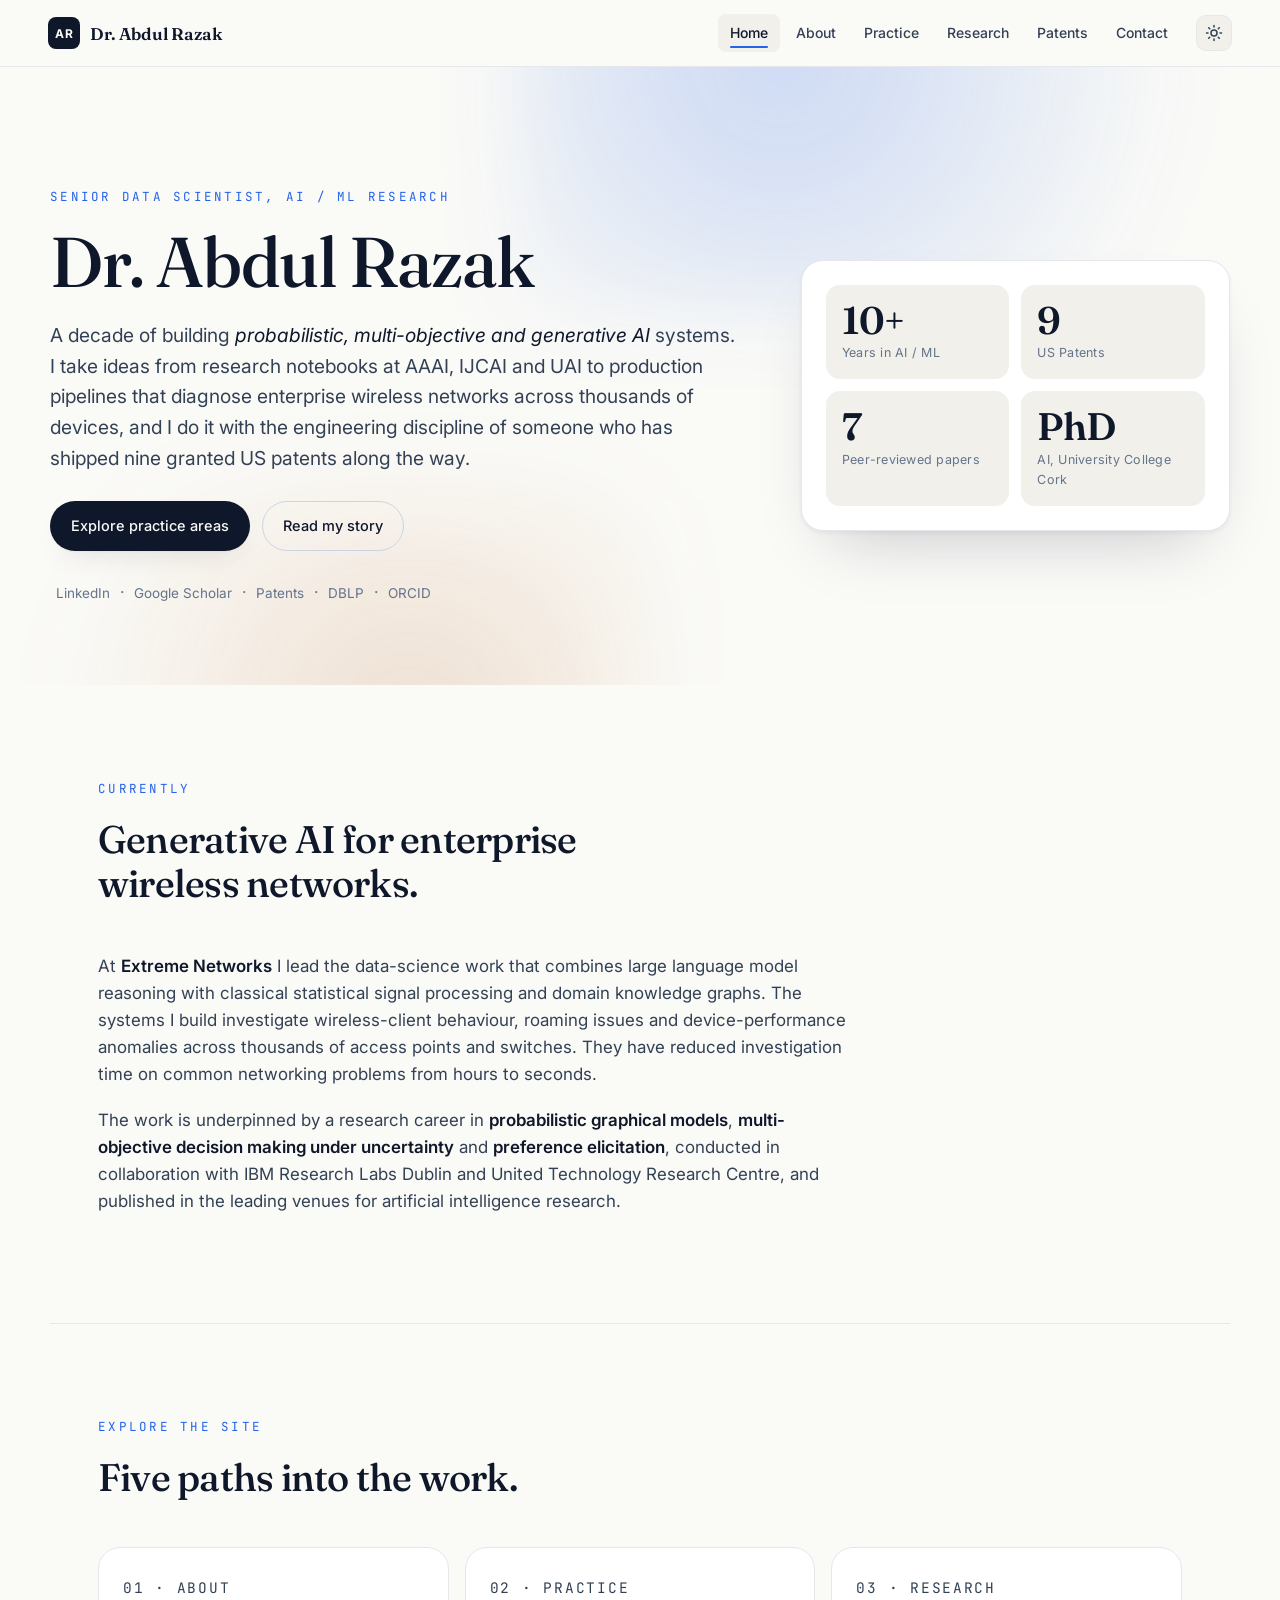
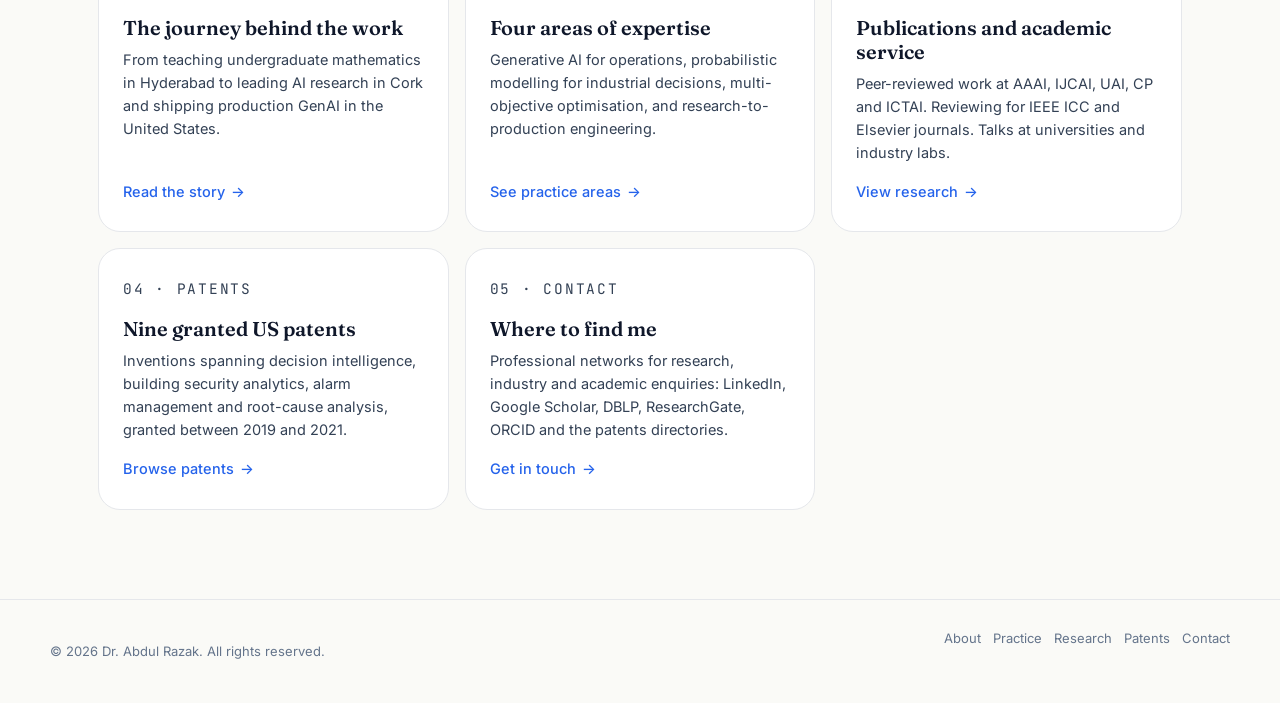
==== index.html @ fa335132 "Restructure into multi-page site with thematic practice areas Six pages: Home, About, Practice, Rese" ====
<!doctype html>
<html lang="en">
<head>
  <meta charset="utf-8" />
  <meta name="viewport" content="width=device-width, initial-scale=1" />
  <title>Dr. Abdul Razak, Senior Data Scientist in AI and Machine Learning Research</title>
  <meta name="description" content="Senior Data Scientist with a decade of AI and machine learning research. PhD in Computer Science (AI) from University College Cork. Nine granted US patents and peer-reviewed work at AAAI, IJCAI, UAI, CP and ICTAI." />
  <meta name="author" content="Dr. Abdul Razak" />

  <meta property="og:type" content="profile" />
  <meta property="og:title" content="Dr. Abdul Razak, Senior Data Scientist" />
  <meta property="og:description" content="A decade in AI and ML research. Nine US patents. Publications at AAAI, IJCAI and UAI." />

  <link rel="preconnect" href="https://fonts.googleapis.com" />
  <link rel="preconnect" href="https://fonts.gstatic.com" crossorigin />
  <link href="https://fonts.googleapis.com/css2?family=Fraunces:opsz,wght@9..144,300;9..144,400;9..144,500;9..144,600;9..144,700&family=Inter:wght@300;400;500;600;700&family=JetBrains+Mono:wght@400;500&display=swap" rel="stylesheet" />

  <link rel="stylesheet" href="assets/css/style.css" />
  <link rel="icon" type="image/svg+xml" href="data:image/svg+xml,%3Csvg xmlns='http://www.w3.org/2000/svg' viewBox='0 0 100 100'%3E%3Crect width='100' height='100' rx='22' fill='%23111827'/%3E%3Ctext x='50' y='62' text-anchor='middle' font-family='Inter,sans-serif' font-size='44' font-weight='700' fill='%23f8fafc'%3EAR%3C/text%3E%3C/svg%3E" />
</head>
<body>
  <a class="skip-link" href="#main">Skip to content</a>

  <header class="topbar">
    <a class="brand" href="./" aria-label="Home">
      <span class="brand-mark" aria-hidden="true">AR</span>
      <span class="brand-text">Dr. Abdul Razak</span>
    </a>
    <nav class="nav" aria-label="Primary">
      <a href="./" aria-current="page">Home</a>
      <a href="about.html">About</a>
      <a href="work.html">Practice</a>
      <a href="research.html">Research</a>
      <a href="patents.html">Patents</a>
      <a href="contact.html">Contact</a>
    </nav>
    <button class="theme-toggle" id="themeToggle" type="button" aria-label="Toggle color theme">
      <svg class="icon-sun" viewBox="0 0 24 24" fill="none" stroke="currentColor" stroke-width="2" stroke-linecap="round" stroke-linejoin="round" aria-hidden="true"><circle cx="12" cy="12" r="4"/><path d="M12 2v2M12 20v2M4.93 4.93l1.41 1.41M17.66 17.66l1.41 1.41M2 12h2M20 12h2M4.93 19.07l1.41-1.41M17.66 6.34l1.41-1.41"/></svg>
      <svg class="icon-moon" viewBox="0 0 24 24" fill="none" stroke="currentColor" stroke-width="2" stroke-linecap="round" stroke-linejoin="round" aria-hidden="true"><path d="M21 12.79A9 9 0 1 1 11.21 3 7 7 0 0 0 21 12.79z"/></svg>
    </button>
  </header>

  <main id="main">
    <section class="hero">
      <div class="hero-grid">
        <div class="hero-copy">
          <p class="eyebrow">Senior Data Scientist, AI / ML Research</p>
          <h1 class="display">Dr. Abdul Razak</h1>
          <p class="lede">
            A decade of building <em>probabilistic, multi-objective and generative AI</em> systems.
            I take ideas from research notebooks at AAAI, IJCAI and UAI to production pipelines
            that diagnose enterprise wireless networks across thousands of devices, and I do it with
            the engineering discipline of someone who has shipped nine granted US patents along the way.
          </p>

          <div class="hero-cta">
            <a class="btn btn-primary" href="work.html">Explore practice areas</a>
            <a class="btn btn-ghost" href="about.html">Read my story</a>
          </div>

          <ul class="quicklinks" aria-label="Professional profiles">
            <li><a href="https://www.linkedin.com/in/data-analytics/" target="_blank" rel="noopener noreferrer">LinkedIn</a></li>
            <li><a href="https://scholar.google.com/citations?user=NeuA3uAAAAAJ&hl=en" target="_blank" rel="noopener noreferrer">Google Scholar</a></li>
            <li><a href="https://patents.justia.com/inventor/abdul-razak" target="_blank" rel="noopener noreferrer">Patents</a></li>
            <li><a href="https://dblp.org/pid/120/1333.html" target="_blank" rel="noopener noreferrer">DBLP</a></li>
            <li><a href="https://orcid.org/0009-0004-6819-147X" target="_blank" rel="noopener noreferrer">ORCID</a></li>
          </ul>
        </div>

        <aside class="hero-stats" aria-label="Highlights">
          <div class="stat">
            <span class="stat-num">10+</span>
            <span class="stat-label">Years in AI / ML</span>
          </div>
          <div class="stat">
            <span class="stat-num">9</span>
            <span class="stat-label">US Patents</span>
          </div>
          <div class="stat">
            <span class="stat-num">7</span>
            <span class="stat-label">Peer-reviewed papers</span>
          </div>
          <div class="stat">
            <span class="stat-num">PhD</span>
            <span class="stat-label">AI, University College Cork</span>
          </div>
        </aside>
      </div>
    </section>

    <section class="section">
      <header class="section-head">
        <p class="section-eyebrow">Currently</p>
        <h2>Generative AI for enterprise wireless networks.</h2>
      </header>
      <div class="prose">
        <p>
          At <strong>Extreme Networks</strong> I lead the data-science work that combines large language
          model reasoning with classical statistical signal processing and domain knowledge graphs. The
          systems I build investigate wireless-client behaviour, roaming issues and device-performance
          anomalies across thousands of access points and switches. They have reduced investigation
          time on common networking problems from hours to seconds.
        </p>
        <p>
          The work is underpinned by a research career in <strong>probabilistic graphical models</strong>,
          <strong>multi-objective decision making under uncertainty</strong> and
          <strong>preference elicitation</strong>, conducted in collaboration with IBM Research Labs Dublin
          and United Technology Research Centre, and published in the leading venues for artificial
          intelligence research.
        </p>
      </div>
    </section>

    <section class="section">
      <header class="section-head">
        <p class="section-eyebrow">Explore the site</p>
        <h2>Five paths into the work.</h2>
      </header>

      <div class="navcards">
        <a class="navcard" href="about.html">
          <p class="navcard-eyebrow">01 &middot; About</p>
          <h3>The journey behind the work</h3>
          <p>From teaching undergraduate mathematics in Hyderabad to leading AI research in Cork and shipping production GenAI in the United States.</p>
          <span class="btn-arrow">Read the story</span>
        </a>

        <a class="navcard" href="work.html">
          <p class="navcard-eyebrow">02 &middot; Practice</p>
          <h3>Four areas of expertise</h3>
          <p>Generative AI for operations, probabilistic modelling for industrial decisions, multi-objective optimisation, and research-to-production engineering.</p>
          <span class="btn-arrow">See practice areas</span>
        </a>

        <a class="navcard" href="research.html">
          <p class="navcard-eyebrow">03 &middot; Research</p>
          <h3>Publications and academic service</h3>
          <p>Peer-reviewed work at AAAI, IJCAI, UAI, CP and ICTAI. Reviewing for IEEE ICC and Elsevier journals. Talks at universities and industry labs.</p>
          <span class="btn-arrow">View research</span>
        </a>

        <a class="navcard" href="patents.html">
          <p class="navcard-eyebrow">04 &middot; Patents</p>
          <h3>Nine granted US patents</h3>
          <p>Inventions spanning decision intelligence, building security analytics, alarm management and root-cause analysis, granted between 2019 and 2021.</p>
          <span class="btn-arrow">Browse patents</span>
        </a>

        <a class="navcard" href="contact.html">
          <p class="navcard-eyebrow">05 &middot; Contact</p>
          <h3>Where to find me</h3>
          <p>Professional networks for research, industry and academic enquiries: LinkedIn, Google Scholar, DBLP, ResearchGate, ORCID and the patents directories.</p>
          <span class="btn-arrow">Get in touch</span>
        </a>
      </div>
    </section>
  </main>

  <footer class="foot">
    <div class="foot-inner">
      <p>&copy; <span id="year"></span> Dr. Abdul Razak. All rights reserved.</p>
      <nav class="foot-nav" aria-label="Site sections">
        <a href="about.html">About</a>
        <a href="work.html">Practice</a>
        <a href="research.html">Research</a>
        <a href="patents.html">Patents</a>
        <a href="contact.html">Contact</a>
      </nav>
    </div>
  </footer>

  <script src="assets/js/main.js" defer></script>
</body>
</html>
---- assets/css/style.css ----
:root {
  --bg: #fafaf7;
  --bg-elev: #ffffff;
  --bg-soft: #f1f0ea;
  --ink: #0f172a;
  --ink-soft: #334155;
  --ink-mute: #64748b;
  --line: #e5e7eb;
  --line-strong: #cbd5e1;
  --accent: #2563eb;
  --accent-deep: #1d4ed8;
  --accent-soft: #dbeafe;
  --gold: #b45309;
  --shadow: 0 1px 2px rgba(15, 23, 42, 0.04), 0 12px 32px -16px rgba(15, 23, 42, 0.18);
  --shadow-lg: 0 2px 4px rgba(15, 23, 42, 0.05), 0 32px 64px -32px rgba(15, 23, 42, 0.25);
  --radius: 14px;
  --radius-lg: 22px;
  --maxw: 1180px;
  --maxw-text: 760px;
  --serif: "Fraunces", "Iowan Old Style", "Apple Garamond", Georgia, serif;
  --sans: "Inter", system-ui, -apple-system, "Segoe UI", Roboto, sans-serif;
  --mono: "JetBrains Mono", ui-monospace, SFMono-Regular, Menlo, monospace;
}

html[data-theme="dark"] {
  --bg: #0b1020;
  --bg-elev: #111729;
  --bg-soft: #161e36;
  --ink: #f1f5f9;
  --ink-soft: #cbd5e1;
  --ink-mute: #94a3b8;
  --line: #1f2a44;
  --line-strong: #2c3a5c;
  --accent: #60a5fa;
  --accent-deep: #93c5fd;
  --accent-soft: #1e3a8a;
  --gold: #fbbf24;
  --shadow: 0 1px 2px rgba(0, 0, 0, 0.3), 0 16px 40px -16px rgba(0, 0, 0, 0.55);
  --shadow-lg: 0 2px 4px rgba(0, 0, 0, 0.35), 0 40px 80px -32px rgba(0, 0, 0, 0.65);
}

* { box-sizing: border-box; }
html { scroll-behavior: smooth; }
html, body {
  margin: 0;
  background: var(--bg);
  color: var(--ink);
  font-family: var(--sans);
  font-size: 16px;
  line-height: 1.6;
  -webkit-font-smoothing: antialiased;
  text-rendering: optimizeLegibility;
}
img, svg { max-width: 100%; display: block; }
a {
  color: var(--accent);
  text-decoration: none;
  text-underline-offset: 3px;
  transition: color 160ms ease;
}
a:hover { color: var(--accent-deep); text-decoration: underline; }

.skip-link {
  position: absolute; top: -100px; left: 16px;
  background: var(--ink); color: var(--bg);
  padding: 10px 14px; border-radius: 8px;
  z-index: 100;
}
.skip-link:focus { top: 16px; }

/* ---------- Topbar ---------- */
.topbar {
  position: sticky; top: 0; z-index: 50;
  display: flex; align-items: center; gap: 16px;
  padding: 14px clamp(20px, 4vw, 48px);
  background: color-mix(in oklab, var(--bg) 88%, transparent);
  backdrop-filter: saturate(140%) blur(12px);
  -webkit-backdrop-filter: saturate(140%) blur(12px);
  border-bottom: 1px solid var(--line);
}

.brand {
  display: inline-flex; align-items: center; gap: 10px;
  color: var(--ink); font-weight: 600;
}
.brand:hover { text-decoration: none; color: var(--ink); }

.brand-mark {
  display: inline-grid; place-items: center;
  width: 32px; height: 32px;
  background: var(--ink); color: var(--bg);
  border-radius: 8px;
  font-family: var(--sans);
  font-weight: 700; font-size: 12px; letter-spacing: 0.5px;
}

.brand-text { font-family: var(--serif); font-size: 17px; letter-spacing: -0.01em; }

.nav {
  display: flex; flex-wrap: wrap; gap: 4px;
  margin-left: auto;
}
.nav a {
  position: relative;
  padding: 8px 12px;
  color: var(--ink-soft);
  font-size: 14px; font-weight: 500;
  border-radius: 8px;
  transition: background 160ms ease, color 160ms ease;
}
.nav a:hover {
  color: var(--ink); background: var(--bg-soft); text-decoration: none;
}
.nav a[aria-current="page"] {
  color: var(--ink);
  background: var(--bg-soft);
}
.nav a[aria-current="page"]::after {
  content: "";
  position: absolute;
  left: 12px; right: 12px; bottom: 4px;
  height: 2px;
  background: var(--accent);
  border-radius: 2px;
}

.theme-toggle {
  display: inline-grid; place-items: center;
  width: 36px; height: 36px;
  background: var(--bg-soft);
  color: var(--ink-soft);
  border: 1px solid var(--line);
  border-radius: 10px;
  cursor: pointer;
  transition: background 160ms ease, color 160ms ease;
}
.theme-toggle:hover { color: var(--ink); background: var(--bg-elev); }
.theme-toggle svg { width: 18px; height: 18px; }
.theme-toggle .icon-moon { display: none; }
html[data-theme="dark"] .theme-toggle .icon-sun { display: none; }
html[data-theme="dark"] .theme-toggle .icon-moon { display: block; }

/* ---------- Home hero ---------- */
.hero {
  position: relative;
  padding: clamp(56px, 9vw, 120px) clamp(20px, 4vw, 48px) clamp(40px, 6vw, 80px);
  overflow: hidden;
}

.hero::before {
  content: "";
  position: absolute; inset: -30% -10% auto auto;
  width: 70%; height: 70%;
  background: radial-gradient(circle at 30% 40%, color-mix(in oklab, var(--accent) 22%, transparent), transparent 60%);
  filter: blur(40px);
  pointer-events: none;
  z-index: 0;
}
.hero::after {
  content: "";
  position: absolute; inset: auto auto -30% -10%;
  width: 60%; height: 60%;
  background: radial-gradient(circle at 70% 60%, color-mix(in oklab, var(--gold) 16%, transparent), transparent 60%);
  filter: blur(50px);
  pointer-events: none;
  z-index: 0;
}

.hero-grid {
  position: relative; z-index: 1;
  max-width: var(--maxw);
  margin: 0 auto;
  display: grid;
  grid-template-columns: minmax(0, 1.6fr) minmax(0, 1fr);
  gap: clamp(32px, 5vw, 80px);
  align-items: center;
}
@media (max-width: 880px) { .hero-grid { grid-template-columns: 1fr; } }

.eyebrow, .section-eyebrow {
  display: inline-block;
  font-family: var(--mono);
  font-size: 12.5px;
  letter-spacing: 0.18em;
  text-transform: uppercase;
  color: var(--accent);
  margin: 0 0 18px;
}

.display {
  font-family: var(--serif);
  font-weight: 500;
  font-size: clamp(2.6rem, 6vw, 4.4rem);
  line-height: 1.04;
  letter-spacing: -0.02em;
  margin: 0 0 22px;
  color: var(--ink);
}

.lede {
  font-size: clamp(1.05rem, 1.6vw, 1.2rem);
  color: var(--ink-soft);
  max-width: 60ch;
  margin: 0 0 28px;
}
.lede em { font-style: italic; color: var(--ink); }

.hero-cta {
  display: flex; flex-wrap: wrap; gap: 12px;
  margin-bottom: 28px;
}

.btn {
  display: inline-flex; align-items: center; gap: 8px;
  padding: 12px 20px;
  border-radius: 999px;
  font-weight: 500;
  font-size: 14.5px;
  border: 1px solid transparent;
  cursor: pointer;
  transition: transform 160ms ease, background 160ms ease, color 160ms ease, border-color 160ms ease, box-shadow 160ms ease;
}
.btn:hover { text-decoration: none; transform: translateY(-1px); }

.btn-primary {
  background: var(--ink); color: var(--bg);
  box-shadow: var(--shadow);
}
.btn-primary:hover { background: var(--accent-deep); color: #fff; }

.btn-ghost {
  background: transparent;
  color: var(--ink);
  border-color: var(--line-strong);
}
.btn-ghost:hover { border-color: var(--ink); background: var(--bg-elev); }
.btn-ghost svg { width: 16px; height: 16px; }

.btn-arrow {
  display: inline-flex; align-items: center; gap: 6px;
  font-family: var(--sans);
  font-weight: 500;
  font-size: 14.5px;
}
.btn-arrow::after {
  content: "\2192";
  transition: transform 200ms ease;
}
.btn-arrow:hover::after { transform: translateX(4px); }

/* Quicklinks (used on Contact) */
.quicklinks {
  list-style: none; padding: 0; margin: 0;
  display: flex; flex-wrap: wrap; gap: 6px 4px;
}
.quicklinks li::after {
  content: "\b7";
  color: var(--ink-mute);
  margin-left: 4px;
}
.quicklinks li:last-child::after { content: ""; }
.quicklinks a {
  display: inline-block;
  font-size: 13.5px;
  color: var(--ink-mute);
  padding: 4px 6px;
  border-radius: 6px;
}
.quicklinks a:hover { color: var(--accent); background: var(--bg-soft); text-decoration: none; }

.hero-stats {
  display: grid;
  grid-template-columns: 1fr 1fr;
  gap: 12px;
  padding: 24px;
  background: var(--bg-elev);
  border: 1px solid var(--line);
  border-radius: var(--radius-lg);
  box-shadow: var(--shadow-lg);
}

.stat {
  display: flex; flex-direction: column; gap: 4px;
  padding: 16px;
  background: var(--bg-soft);
  border-radius: var(--radius);
}
.stat-num {
  font-family: var(--serif);
  font-weight: 600;
  font-size: clamp(1.8rem, 3vw, 2.4rem);
  color: var(--ink);
  letter-spacing: -0.02em;
  line-height: 1;
}
.stat-label {
  font-size: 12.5px;
  color: var(--ink-mute);
  letter-spacing: 0.02em;
}

/* ---------- Inner-page hero (used on every page except Home) ---------- */
.page-hero {
  position: relative;
  padding: clamp(48px, 7vw, 96px) clamp(20px, 4vw, 48px) clamp(28px, 4vw, 56px);
  overflow: hidden;
  border-bottom: 1px solid var(--line);
}
.page-hero::before {
  content: "";
  position: absolute; inset: -40% -20% auto auto;
  width: 60%; height: 80%;
  background: radial-gradient(circle at 40% 50%, color-mix(in oklab, var(--accent) 18%, transparent), transparent 60%);
  filter: blur(50px);
  pointer-events: none;
  z-index: 0;
}
.page-hero-inner {
  position: relative; z-index: 1;
  max-width: var(--maxw);
  margin: 0 auto;
}
.page-hero h1 {
  font-family: var(--serif);
  font-weight: 500;
  font-size: clamp(2rem, 4.5vw, 3.2rem);
  line-height: 1.08;
  letter-spacing: -0.02em;
  margin: 0 0 18px;
  color: var(--ink);
  max-width: 22ch;
}
.page-hero .lede {
  font-size: clamp(1.05rem, 1.5vw, 1.18rem);
  max-width: 64ch;
  margin: 0;
}

/* ---------- Generic sections ---------- */
.section {
  max-width: var(--maxw);
  margin: 0 auto;
  padding: clamp(56px, 7vw, 96px) clamp(20px, 4vw, 48px);
}
.section + .section { border-top: 1px solid var(--line); }

.section-head {
  margin: 0 0 clamp(28px, 4vw, 48px);
  max-width: 60ch;
}
.section-head.center { margin-inline: auto; text-align: center; }
.section-head h2 {
  font-family: var(--serif);
  font-weight: 500;
  font-size: clamp(1.7rem, 3.2vw, 2.4rem);
  line-height: 1.15;
  letter-spacing: -0.02em;
  margin: 0;
  color: var(--ink);
}
.section-sub {
  margin-top: 14px;
  color: var(--ink-mute);
  font-size: 15px;
}

.prose p {
  font-size: 1.06rem;
  color: var(--ink-soft);
  max-width: var(--maxw-text);
  margin: 0 0 18px;
}
.prose strong { color: var(--ink); font-weight: 600; }
.prose em { color: var(--ink); font-style: italic; }

/* ---------- Practice area (work page) ---------- */
.practice {
  display: grid;
  grid-template-columns: minmax(0, 220px) minmax(0, 1fr);
  gap: clamp(20px, 4vw, 56px);
  padding: clamp(36px, 5vw, 56px) 0;
  border-top: 1px solid var(--line);
}
.practice:first-of-type { border-top: none; padding-top: 0; }
@media (max-width: 760px) { .practice { grid-template-columns: 1fr; } }

.practice-side {
  display: flex; flex-direction: column; gap: 12px;
  position: sticky;
  top: 90px;
  align-self: start;
}
@media (max-width: 760px) { .practice-side { position: static; } }

.practice-num {
  font-family: var(--mono);
  font-size: 11.5px;
  letter-spacing: 0.18em;
  color: var(--ink-mute);
}
.practice-side h3 {
  font-family: var(--serif);
  font-weight: 500;
  font-size: 1.55rem;
  line-height: 1.15;
  letter-spacing: -0.01em;
  margin: 0;
  color: var(--ink);
}
.practice-tag {
  display: inline-block;
  font-family: var(--mono);
  font-size: 11.5px;
  letter-spacing: 0.08em;
  color: var(--gold);
}

.practice-body p {
  font-size: 1.05rem;
  color: var(--ink-soft);
  max-width: 64ch;
  margin: 0 0 16px;
}
.practice-body strong { color: var(--ink); font-weight: 600; }
.practice-body em { color: var(--ink); font-style: italic; }

.practice-pillset {
  display: flex; flex-wrap: wrap; gap: 6px;
  margin-top: 18px;
  padding-top: 18px;
  border-top: 1px dashed var(--line);
}
.practice-pillset span {
  display: inline-block;
  padding: 4px 10px;
  font-family: var(--mono);
  font-size: 11.5px;
  letter-spacing: 0.02em;
  color: var(--ink-soft);
  background: var(--bg-soft);
  border: 1px solid var(--line);
  border-radius: 999px;
}

.practice-foot {
  margin-top: 8px;
  font-family: var(--mono);
  font-size: 12px;
  letter-spacing: 0.06em;
  color: var(--ink-mute);
}

/* ---------- About ---------- */
.about-grid {
  display: grid;
  grid-template-columns: minmax(0, 1.6fr) minmax(0, 1fr);
  gap: clamp(28px, 5vw, 56px);
  align-items: start;
}
@media (max-width: 880px) { .about-grid { grid-template-columns: 1fr; } }

.about-side {
  padding: 26px;
  background: var(--bg-elev);
  border: 1px solid var(--line);
  border-radius: var(--radius-lg);
  box-shadow: var(--shadow);
  position: sticky;
  top: 90px;
}
@media (max-width: 880px) { .about-side { position: static; } }

.about-side h3 {
  font-family: var(--mono);
  font-size: 11.5px;
  letter-spacing: 0.18em;
  text-transform: uppercase;
  color: var(--accent);
  margin: 0 0 18px;
}
.about-side dl { margin: 0; }
.about-side dl > div {
  padding: 12px 0;
  border-top: 1px solid var(--line);
}
.about-side dl > div:first-child { border-top: none; padding-top: 0; }
.about-side dt {
  font-size: 12px;
  letter-spacing: 0.06em;
  text-transform: uppercase;
  color: var(--ink-mute);
  margin-bottom: 4px;
}
.about-side dd {
  margin: 0;
  font-family: var(--serif);
  font-size: 15.5px;
  color: var(--ink);
  line-height: 1.4;
}
.about-side .muted {
  font-family: var(--sans);
  font-size: 13px;
  color: var(--ink-mute);
}

/* ---------- Cards (used on multiple pages) ---------- */
.cards {
  display: grid;
  grid-template-columns: repeat(auto-fill, minmax(280px, 1fr));
  gap: 16px;
}
.card {
  position: relative;
  display: flex; flex-direction: column;
  padding: 22px;
  background: var(--bg-elev);
  border: 1px solid var(--line);
  border-radius: var(--radius);
  transition: transform 200ms ease, box-shadow 200ms ease, border-color 200ms ease;
}
.card:hover {
  transform: translateY(-2px);
  box-shadow: var(--shadow);
  border-color: var(--line-strong);
}
.card-year, .card-venue {
  display: inline-block;
  font-family: var(--mono);
  font-size: 11.5px;
  letter-spacing: 0.1em;
  text-transform: uppercase;
  color: var(--ink-mute);
  margin: 0 0 10px;
}
.card.pub .card-venue {
  color: var(--gold);
  font-weight: 600;
}
.card h3 {
  font-family: var(--serif);
  font-weight: 500;
  font-size: 1.05rem;
  line-height: 1.35;
  letter-spacing: -0.005em;
  margin: 0 0 12px;
  color: var(--ink);
}
.card-authors {
  margin: auto 0 0;
  font-size: 13px;
  color: var(--ink-mute);
}

/* Nav cards (home page) */
.navcards {
  display: grid;
  grid-template-columns: repeat(auto-fit, minmax(260px, 1fr));
  gap: 16px;
}
.navcard {
  position: relative;
  display: flex; flex-direction: column;
  padding: 28px 24px;
  background: var(--bg-elev);
  border: 1px solid var(--line);
  border-radius: var(--radius-lg);
  color: var(--ink);
  overflow: hidden;
  transition: transform 220ms ease, box-shadow 220ms ease, border-color 220ms ease;
}
.navcard:hover {
  color: var(--ink);
  text-decoration: none;
  transform: translateY(-2px);
  box-shadow: var(--shadow);
  border-color: var(--line-strong);
}
.navcard::before {
  content: "";
  position: absolute;
  inset: auto 0 0 0;
  height: 3px;
  background: linear-gradient(90deg, var(--accent), color-mix(in oklab, var(--gold) 80%, var(--accent)));
  transform: scaleX(0);
  transform-origin: left center;
  transition: transform 320ms ease;
}
.navcard:hover::before { transform: scaleX(1); }

.navcard-eyebrow {
  font-family: var(--mono);
  font-size: 11.5px;
  letter-spacing: 0.12em;
  text-transform: uppercase;
  color: var(--accent);
  margin: 0 0 10px;
}
.navcard h3 {
  font-family: var(--serif);
  font-weight: 600;
  font-size: 1.25rem;
  line-height: 1.2;
  margin: 0 0 8px;
  color: var(--ink);
}
.navcard p {
  margin: 0 0 16px;
  font-size: 14.5px;
  color: var(--ink-soft);
}
.navcard .btn-arrow { margin-top: auto; color: var(--accent); }

/* ---------- Education ---------- */
.edu {
  display: grid;
  grid-template-columns: repeat(auto-fit, minmax(280px, 1fr));
  gap: 16px;
}
.edu-item {
  padding: 22px;
  background: var(--bg-elev);
  border: 1px solid var(--line);
  border-radius: var(--radius);
}
.edu-period {
  font-family: var(--mono);
  font-size: 12px;
  letter-spacing: 0.08em;
  color: var(--ink-mute);
  margin: 0 0 8px;
}
.edu-item h3 {
  font-family: var(--serif);
  font-weight: 600;
  font-size: 1.1rem;
  margin: 0 0 6px;
  color: var(--ink);
}
.edu-school {
  margin: 0;
  font-size: 14px;
  color: var(--ink-soft);
}

/* ---------- Patents groups ---------- */
.patent-group {
  margin-top: clamp(48px, 6vw, 72px);
}
.patent-group:first-of-type { margin-top: 0; }
.patent-group-head {
  display: flex;
  flex-wrap: wrap;
  align-items: baseline;
  gap: 12px;
  padding-bottom: 16px;
  margin-bottom: 24px;
  border-bottom: 1px solid var(--line);
}
.patent-group-head h2 {
  font-family: var(--serif);
  font-weight: 500;
  font-size: 1.5rem;
  letter-spacing: -0.01em;
  margin: 0;
  color: var(--ink);
}
.patent-group-head .count {
  font-family: var(--mono);
  font-size: 12px;
  letter-spacing: 0.1em;
  color: var(--ink-mute);
  padding: 4px 10px;
  background: var(--bg-soft);
  border: 1px solid var(--line);
  border-radius: 999px;
}
.patent-group-intro {
  max-width: 64ch;
  margin: -8px 0 24px;
  color: var(--ink-soft);
  font-size: 1.02rem;
}

/* ---------- Bullets (used in research talks / reviewing) ---------- */
.bullets-plain {
  list-style: none; padding: 0; margin: 0;
  color: var(--ink-soft);
  max-width: 70ch;
}
.bullets-plain li {
  padding: 12px 0;
  border-bottom: 1px dashed var(--line);
}
.bullets-plain li:last-child { border-bottom: none; }
.bullets-plain strong { color: var(--ink); font-weight: 600; }

/* ---------- Two col ---------- */
.two-col {
  display: grid;
  grid-template-columns: 1fr 1fr;
  gap: 32px;
}
@media (max-width: 760px) { .two-col { grid-template-columns: 1fr; } }
.two-col h3 {
  font-family: var(--serif);
  font-weight: 600;
  font-size: 1.15rem;
  margin: 0 0 12px;
  color: var(--ink);
}
.two-col h3.mt { margin-top: 28px; }

/* ---------- Contact ---------- */
.contact-grid {
  display: grid;
  grid-template-columns: repeat(auto-fit, minmax(240px, 1fr));
  gap: 14px;
}
.contact-card {
  display: flex; flex-direction: column; gap: 6px;
  padding: 24px;
  background: var(--bg-elev);
  border: 1px solid var(--line);
  border-radius: var(--radius);
  color: var(--ink);
  transition: transform 200ms ease, border-color 200ms ease, box-shadow 200ms ease;
}
.contact-card:hover {
  color: var(--ink);
  text-decoration: none;
  transform: translateY(-2px);
  border-color: var(--accent);
  box-shadow: var(--shadow);
}
.contact-label {
  font-family: var(--mono);
  font-size: 11.5px;
  letter-spacing: 0.14em;
  text-transform: uppercase;
  color: var(--ink-mute);
}
.contact-value {
  font-family: var(--serif);
  font-size: 1.1rem;
  color: var(--ink);
}
.contact-card .hint {
  margin-top: 4px;
  font-size: 13px;
  color: var(--ink-mute);
}

/* ---------- Skills (used on About / Practice) ---------- */
.skill-grid {
  display: grid;
  grid-template-columns: repeat(auto-fit, minmax(220px, 1fr));
  gap: 20px;
}
.skill-col h3 {
  font-family: var(--mono);
  font-size: 12px;
  letter-spacing: 0.12em;
  text-transform: uppercase;
  color: var(--accent);
  margin: 0 0 14px;
}
.skill-col ul {
  list-style: none;
  padding: 0; margin: 0;
}
.skill-col li {
  padding: 8px 0;
  font-size: 14.5px;
  color: var(--ink-soft);
  border-bottom: 1px solid var(--line);
}
.skill-col li:last-child { border-bottom: none; }

/* ---------- Footer ---------- */
.foot {
  border-top: 1px solid var(--line);
  padding: 28px clamp(20px, 4vw, 48px);
  color: var(--ink-mute);
  font-size: 13px;
}
.foot-inner {
  max-width: var(--maxw);
  margin: 0 auto;
  display: flex; justify-content: space-between; gap: 16px; flex-wrap: wrap;
}
.foot-nav { display: flex; flex-wrap: wrap; gap: 12px; }
.foot-nav a { color: var(--ink-mute); }
.foot-nav a:hover { color: var(--accent); }

/* ---------- Reveal animation ---------- */
.reveal {
  opacity: 0;
  transform: translateY(16px);
  transition: opacity 700ms ease, transform 700ms ease;
}
.reveal.in {
  opacity: 1; transform: none;
}

@media (prefers-reduced-motion: reduce) {
  *, *::before, *::after {
    animation: none !important;
    transition: none !important;
    scroll-behavior: auto !important;
  }
}
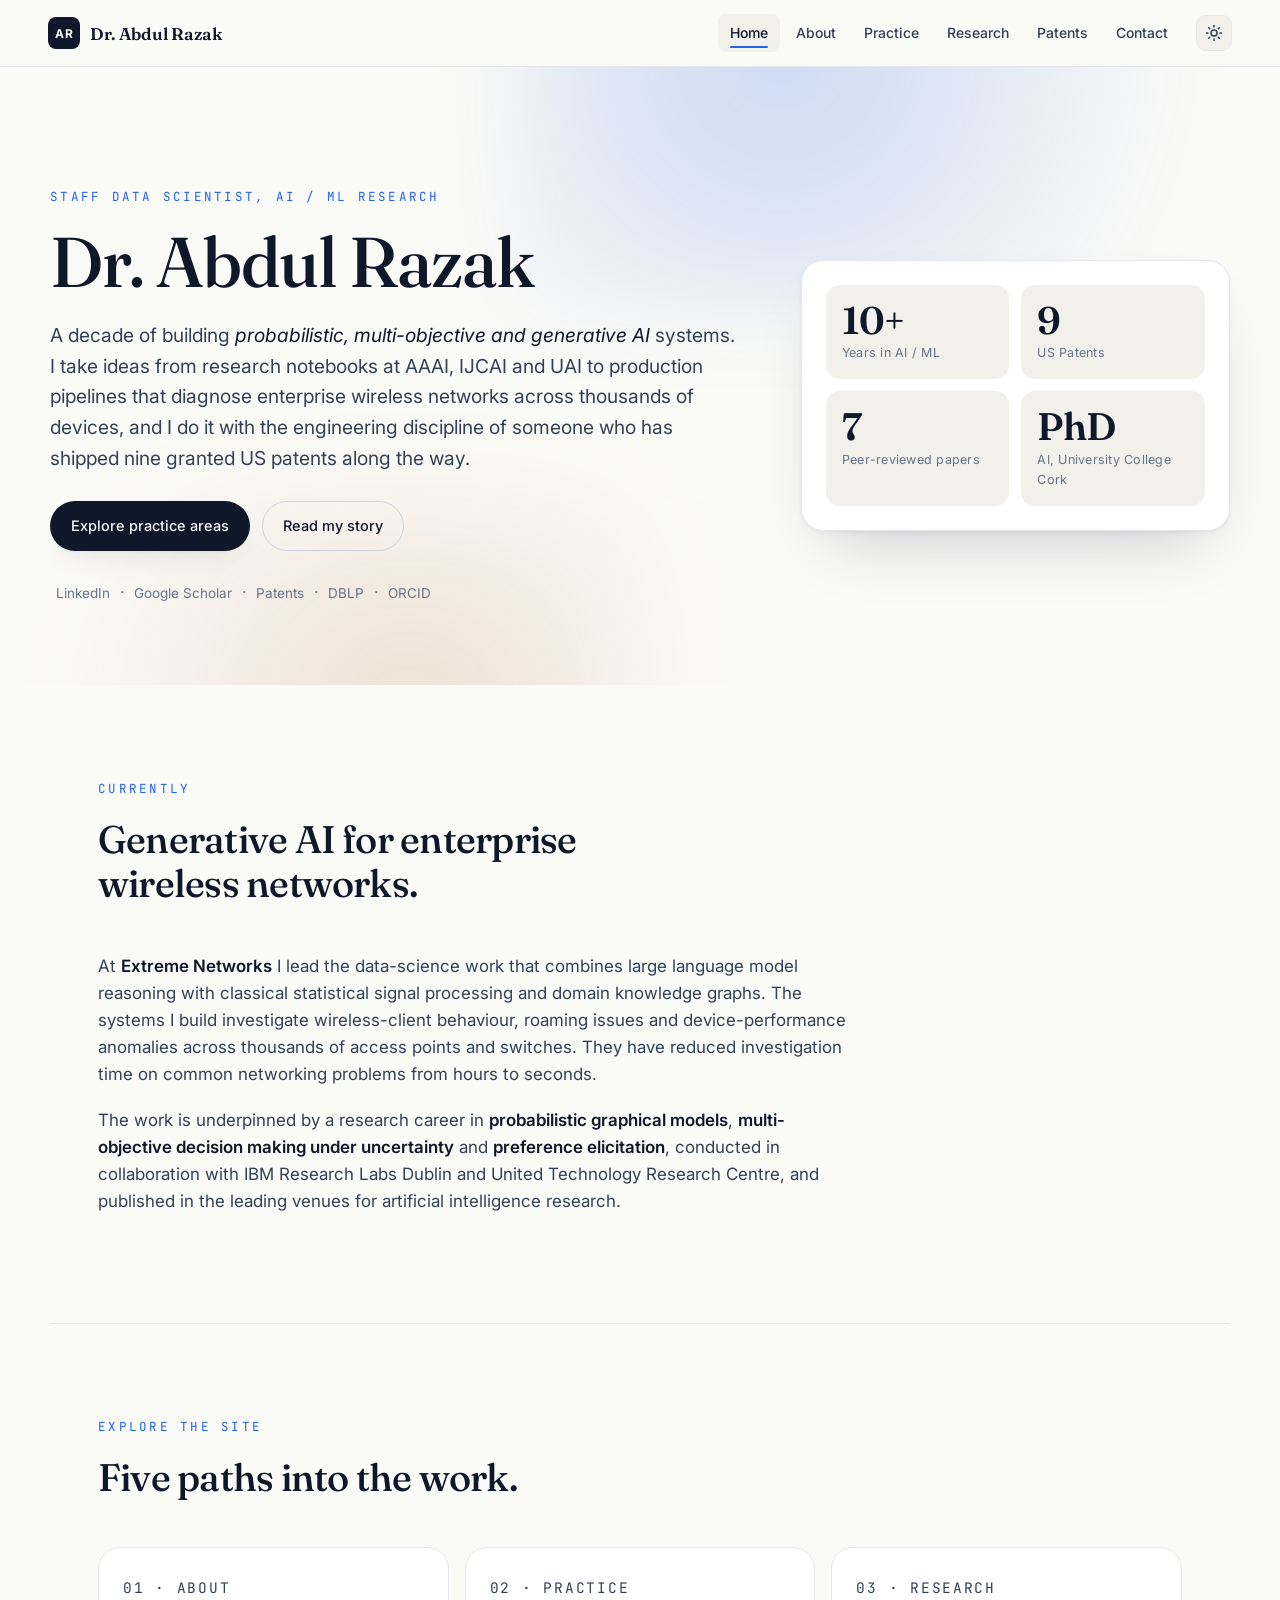
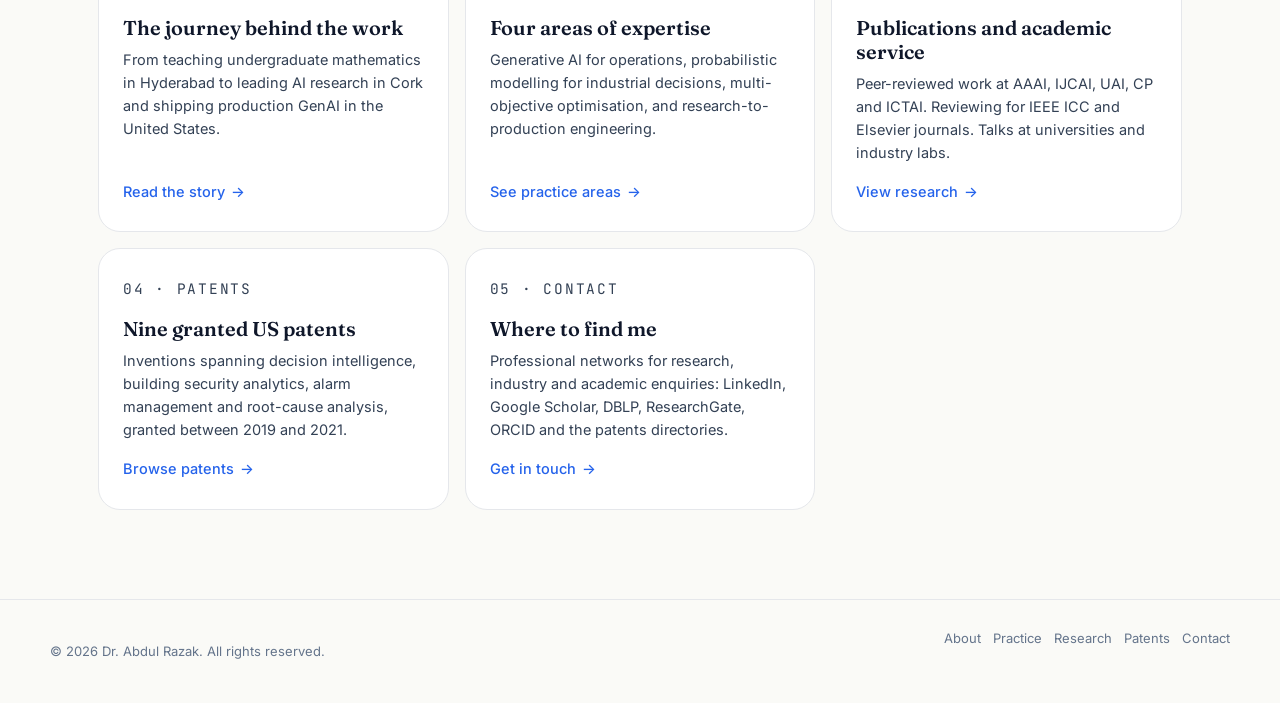
==== commit dfc590b9: "Update current role title to Staff Data Scientist Updates page title, meta description, Open Graph t" ====
--- a/index.html
+++ b/index.html
@@ -3,12 +3,12 @@
 <head>
   <meta charset="utf-8" />
   <meta name="viewport" content="width=device-width, initial-scale=1" />
-  <title>Dr. Abdul Razak, Senior Data Scientist in AI and Machine Learning Research</title>
-  <meta name="description" content="Senior Data Scientist with a decade of AI and machine learning research. PhD in Computer Science (AI) from University College Cork. Nine granted US patents and peer-reviewed work at AAAI, IJCAI, UAI, CP and ICTAI." />
+  <title>Dr. Abdul Razak, Staff Data Scientist in AI and Machine Learning Research</title>
+  <meta name="description" content="Staff Data Scientist with a decade of AI and machine learning research. PhD in Computer Science (AI) from University College Cork. Nine granted US patents and peer-reviewed work at AAAI, IJCAI, UAI, CP and ICTAI." />
   <meta name="author" content="Dr. Abdul Razak" />
 
   <meta property="og:type" content="profile" />
-  <meta property="og:title" content="Dr. Abdul Razak, Senior Data Scientist" />
+  <meta property="og:title" content="Dr. Abdul Razak, Staff Data Scientist" />
   <meta property="og:description" content="A decade in AI and ML research. Nine US patents. Publications at AAAI, IJCAI and UAI." />
 
   <link rel="preconnect" href="https://fonts.googleapis.com" />
@@ -44,7 +44,7 @@
     <section class="hero">
       <div class="hero-grid">
         <div class="hero-copy">
-          <p class="eyebrow">Senior Data Scientist, AI / ML Research</p>
+          <p class="eyebrow">Staff Data Scientist, AI / ML Research</p>
           <h1 class="display">Dr. Abdul Razak</h1>
           <p class="lede">
             A decade of building <em>probabilistic, multi-objective and generative AI</em> systems.
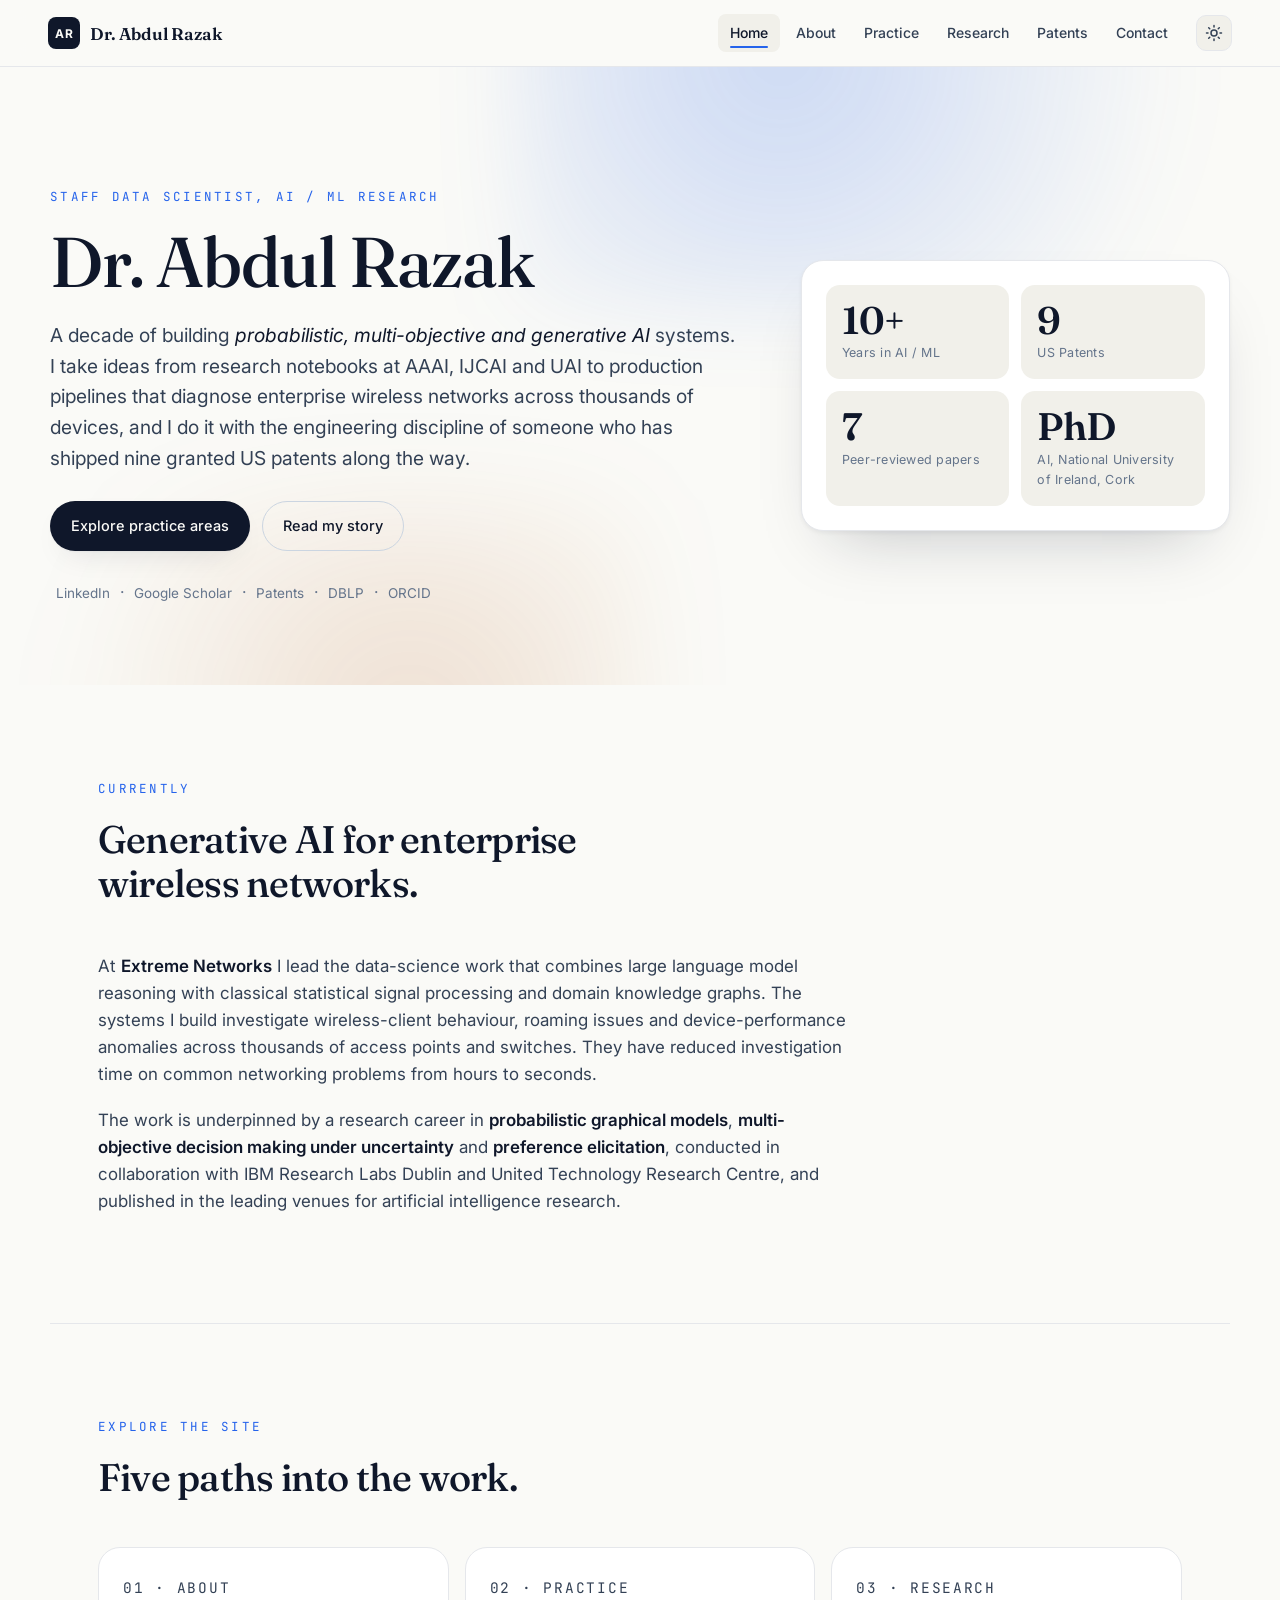
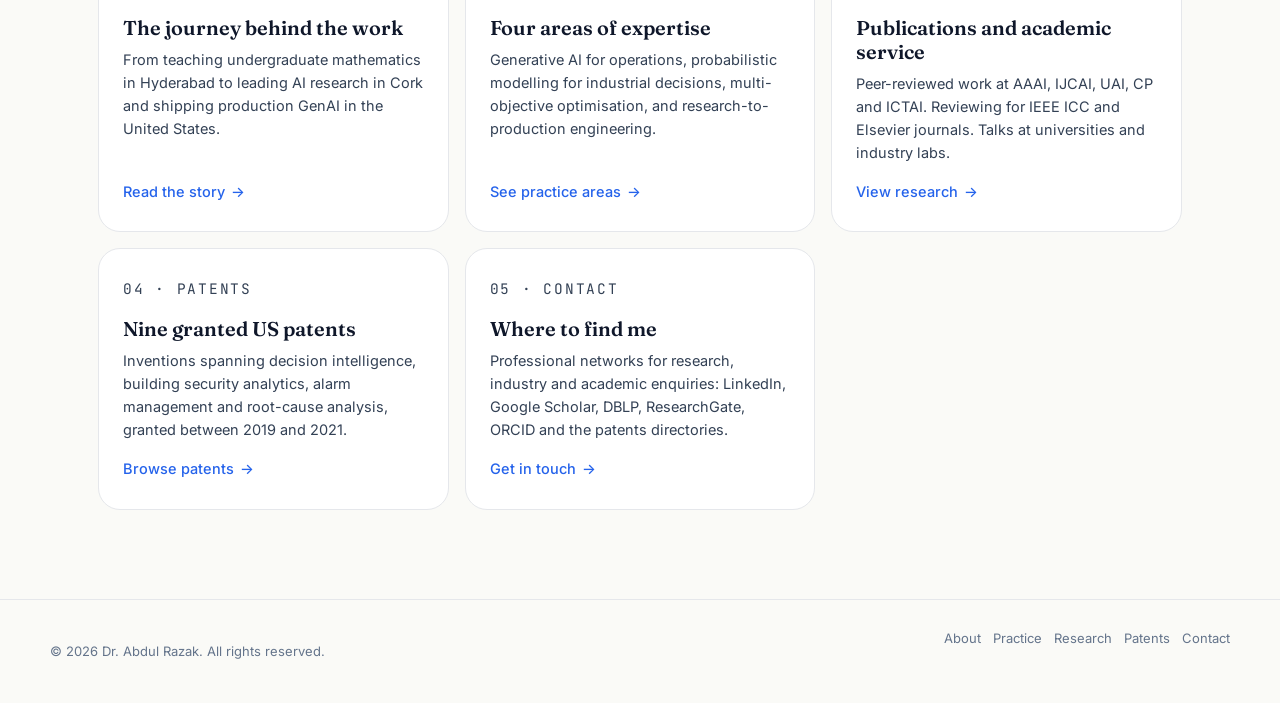
==== commit 458cacfc: "Add profile photo, rename university to NUI Cork, link conferences and thesis - Add optimized profil" ====
--- a/index.html
+++ b/index.html
@@ -4,7 +4,7 @@
   <meta charset="utf-8" />
   <meta name="viewport" content="width=device-width, initial-scale=1" />
   <title>Dr. Abdul Razak, Staff Data Scientist in AI and Machine Learning Research</title>
-  <meta name="description" content="Staff Data Scientist with a decade of AI and machine learning research. PhD in Computer Science (AI) from University College Cork. Nine granted US patents and peer-reviewed work at AAAI, IJCAI, UAI, CP and ICTAI." />
+  <meta name="description" content="Staff Data Scientist with a decade of AI and machine learning research. PhD in Computer Science (AI) from the National University of Ireland, Cork. Nine granted US patents and peer-reviewed work at AAAI, IJCAI, UAI, CP and ICTAI." />
   <meta name="author" content="Dr. Abdul Razak" />
 
   <meta property="og:type" content="profile" />
@@ -82,7 +82,7 @@
           </div>
           <div class="stat">
             <span class="stat-num">PhD</span>
-            <span class="stat-label">AI, University College Cork</span>
+            <span class="stat-label">AI, National University of Ireland, Cork</span>
           </div>
         </aside>
       </div>
--- a/assets/css/style.css
+++ b/assets/css/style.css
@@ -470,6 +470,16 @@
 }
 @media (max-width: 880px) { .about-side { position: static; } }
 
+.profile-photo {
+  display: block;
+  width: 100%;
+  height: auto;
+  border-radius: var(--radius);
+  border: 1px solid var(--line);
+  box-shadow: var(--shadow);
+  margin: 0 0 22px;
+}
+
 .about-side h3 {
   font-family: var(--mono);
   font-size: 11.5px;
@@ -536,6 +546,15 @@
 .card.pub .card-venue {
   color: var(--gold);
   font-weight: 600;
+}
+.card-venue a {
+  color: inherit;
+  text-decoration: none;
+  border-bottom: 1px dotted currentColor;
+}
+.card-venue a:hover {
+  color: var(--accent);
+  border-bottom-style: solid;
 }
 .card h3 {
   font-family: var(--serif);
@@ -642,6 +661,11 @@
   font-size: 14px;
   color: var(--ink-soft);
 }
+.edu-thesis {
+  margin: 8px 0 0;
+  font-size: 14px;
+  color: var(--ink-soft);
+}
 
 /* ---------- Patents groups ---------- */
 .patent-group {
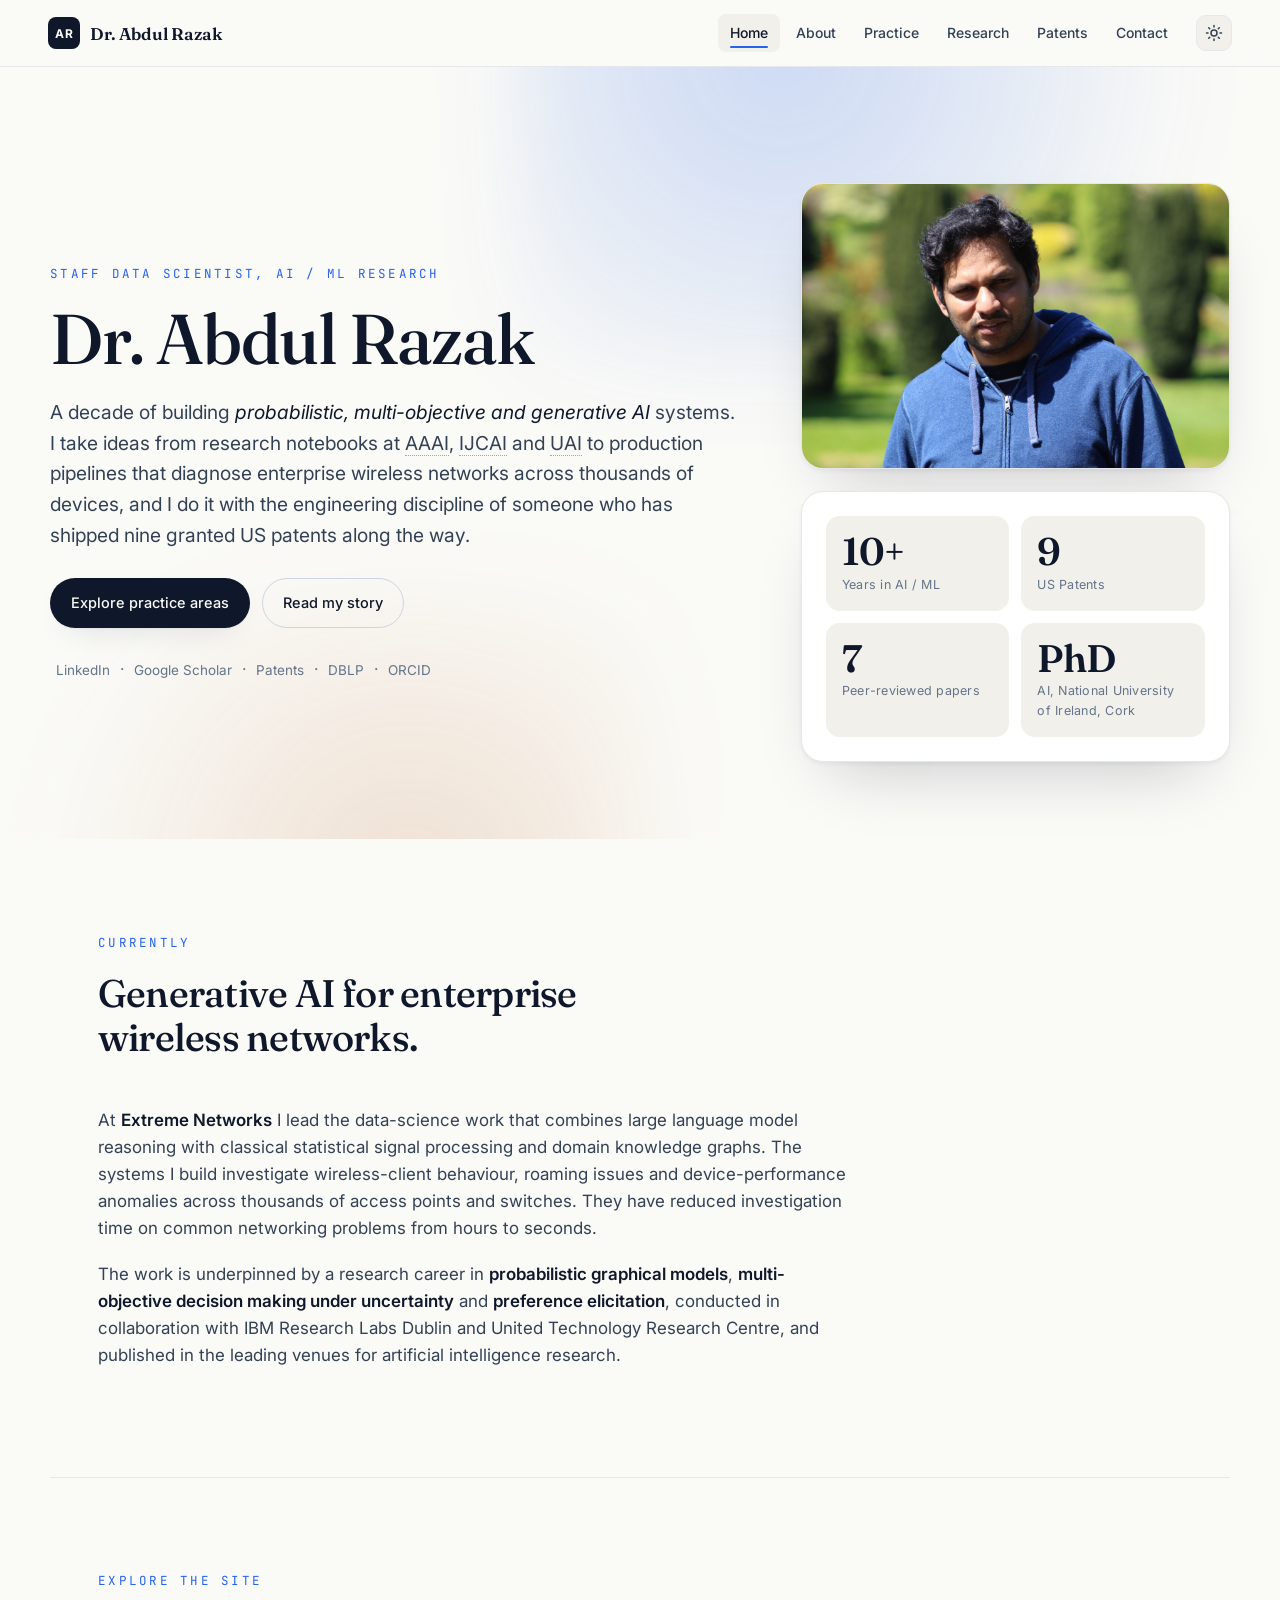
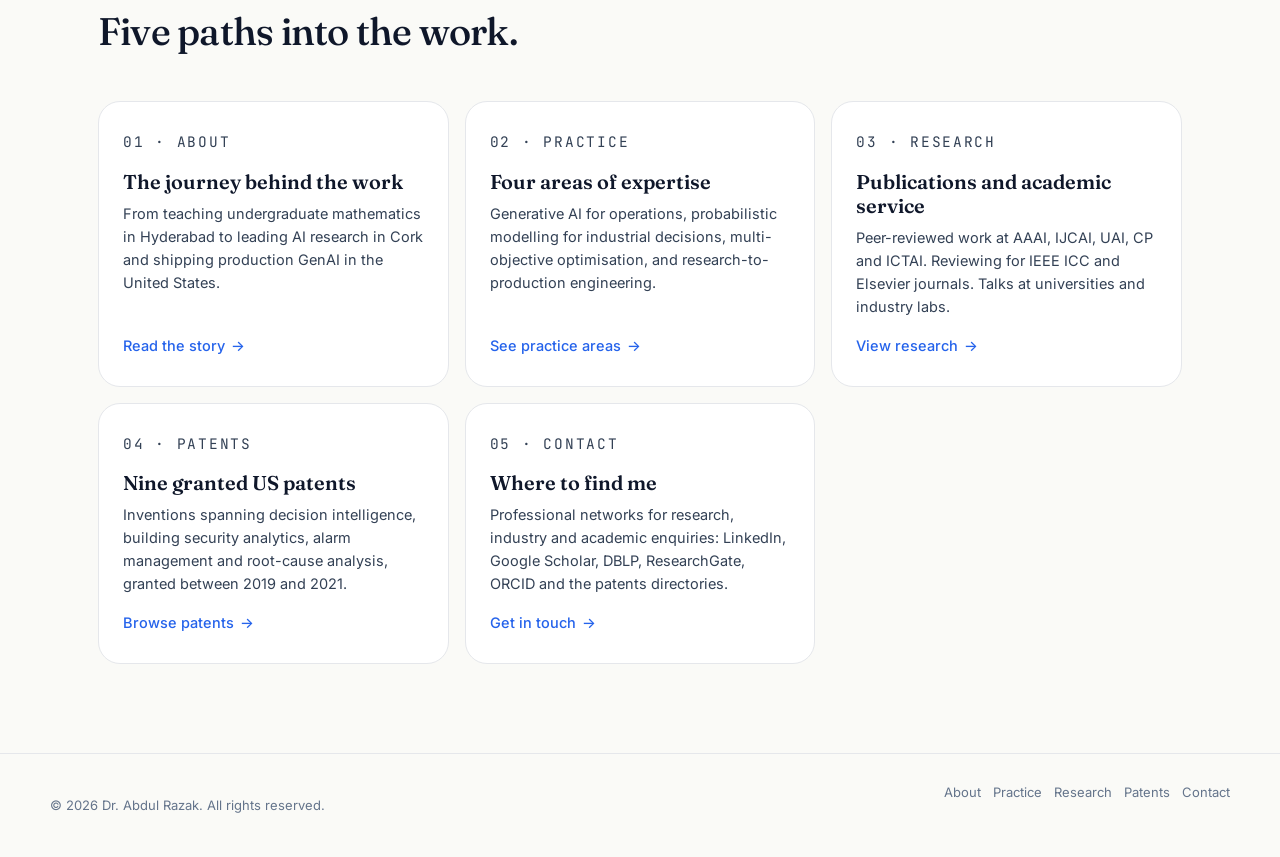
==== commit b510246f: "Feature profile photo in home hero and link conferences everywhere - Add portrait to the home hero a" ====
--- a/index.html
+++ b/index.html
@@ -48,7 +48,11 @@
           <h1 class="display">Dr. Abdul Razak</h1>
           <p class="lede">
             A decade of building <em>probabilistic, multi-objective and generative AI</em> systems.
-            I take ideas from research notebooks at AAAI, IJCAI and UAI to production pipelines
+            I take ideas from research notebooks at
+            <a class="conf-link" href="https://aaai.org/" target="_blank" rel="noopener noreferrer" title="Association for the Advancement of Artificial Intelligence">AAAI</a>,
+            <a class="conf-link" href="https://www.ijcai.org/" target="_blank" rel="noopener noreferrer" title="International Joint Conference on Artificial Intelligence">IJCAI</a> and
+            <a class="conf-link" href="https://www.auai.org/" target="_blank" rel="noopener noreferrer" title="Conference on Uncertainty in Artificial Intelligence">UAI</a>
+            to production pipelines
             that diagnose enterprise wireless networks across thousands of devices, and I do it with
             the engineering discipline of someone who has shipped nine granted US patents along the way.
           </p>
@@ -67,24 +71,27 @@
           </ul>
         </div>
 
-        <aside class="hero-stats" aria-label="Highlights">
-          <div class="stat">
-            <span class="stat-num">10+</span>
-            <span class="stat-label">Years in AI / ML</span>
-          </div>
-          <div class="stat">
-            <span class="stat-num">9</span>
-            <span class="stat-label">US Patents</span>
-          </div>
-          <div class="stat">
-            <span class="stat-num">7</span>
-            <span class="stat-label">Peer-reviewed papers</span>
-          </div>
-          <div class="stat">
-            <span class="stat-num">PhD</span>
-            <span class="stat-label">AI, National University of Ireland, Cork</span>
-          </div>
-        </aside>
+        <div class="hero-aside">
+          <img class="hero-portrait" src="assets/img/profile.jpg" width="1200" height="800" alt="Portrait of Dr. Abdul Razak" />
+          <aside class="hero-stats" aria-label="Highlights">
+            <div class="stat">
+              <span class="stat-num">10+</span>
+              <span class="stat-label">Years in AI / ML</span>
+            </div>
+            <div class="stat">
+              <span class="stat-num">9</span>
+              <span class="stat-label">US Patents</span>
+            </div>
+            <div class="stat">
+              <span class="stat-num">7</span>
+              <span class="stat-label">Peer-reviewed papers</span>
+            </div>
+            <div class="stat">
+              <span class="stat-num">PhD</span>
+              <span class="stat-label">AI, National University of Ireland, Cork</span>
+            </div>
+          </aside>
+        </div>
       </div>
     </section>
 
--- a/assets/css/style.css
+++ b/assets/css/style.css
@@ -60,6 +60,19 @@
 }
 a:hover { color: var(--accent-deep); text-decoration: underline; }
 
+/* Conference name links that blend into prose and headings */
+.conf-link {
+  color: inherit;
+  text-decoration: none;
+  border-bottom: 1px dotted color-mix(in oklab, currentColor 45%, transparent);
+  transition: color 160ms ease, border-color 160ms ease;
+}
+.conf-link:hover {
+  color: var(--accent);
+  text-decoration: none;
+  border-bottom-color: currentColor;
+}
+
 .skip-link {
   position: absolute; top: -100px; left: 16px;
   background: var(--ink); color: var(--bg);
@@ -268,6 +281,23 @@
 }
 .quicklinks a:hover { color: var(--accent); background: var(--bg-soft); text-decoration: none; }
 
+.hero-aside {
+  display: flex;
+  flex-direction: column;
+  gap: clamp(16px, 2vw, 22px);
+}
+
+.hero-portrait {
+  width: 100%;
+  height: auto;
+  border-radius: var(--radius-lg);
+  border: 1px solid var(--line);
+  box-shadow: var(--shadow-lg);
+}
+@media (max-width: 880px) {
+  .hero-portrait { max-width: 420px; }
+}
+
 .hero-stats {
   display: grid;
   grid-template-columns: 1fr 1fr;
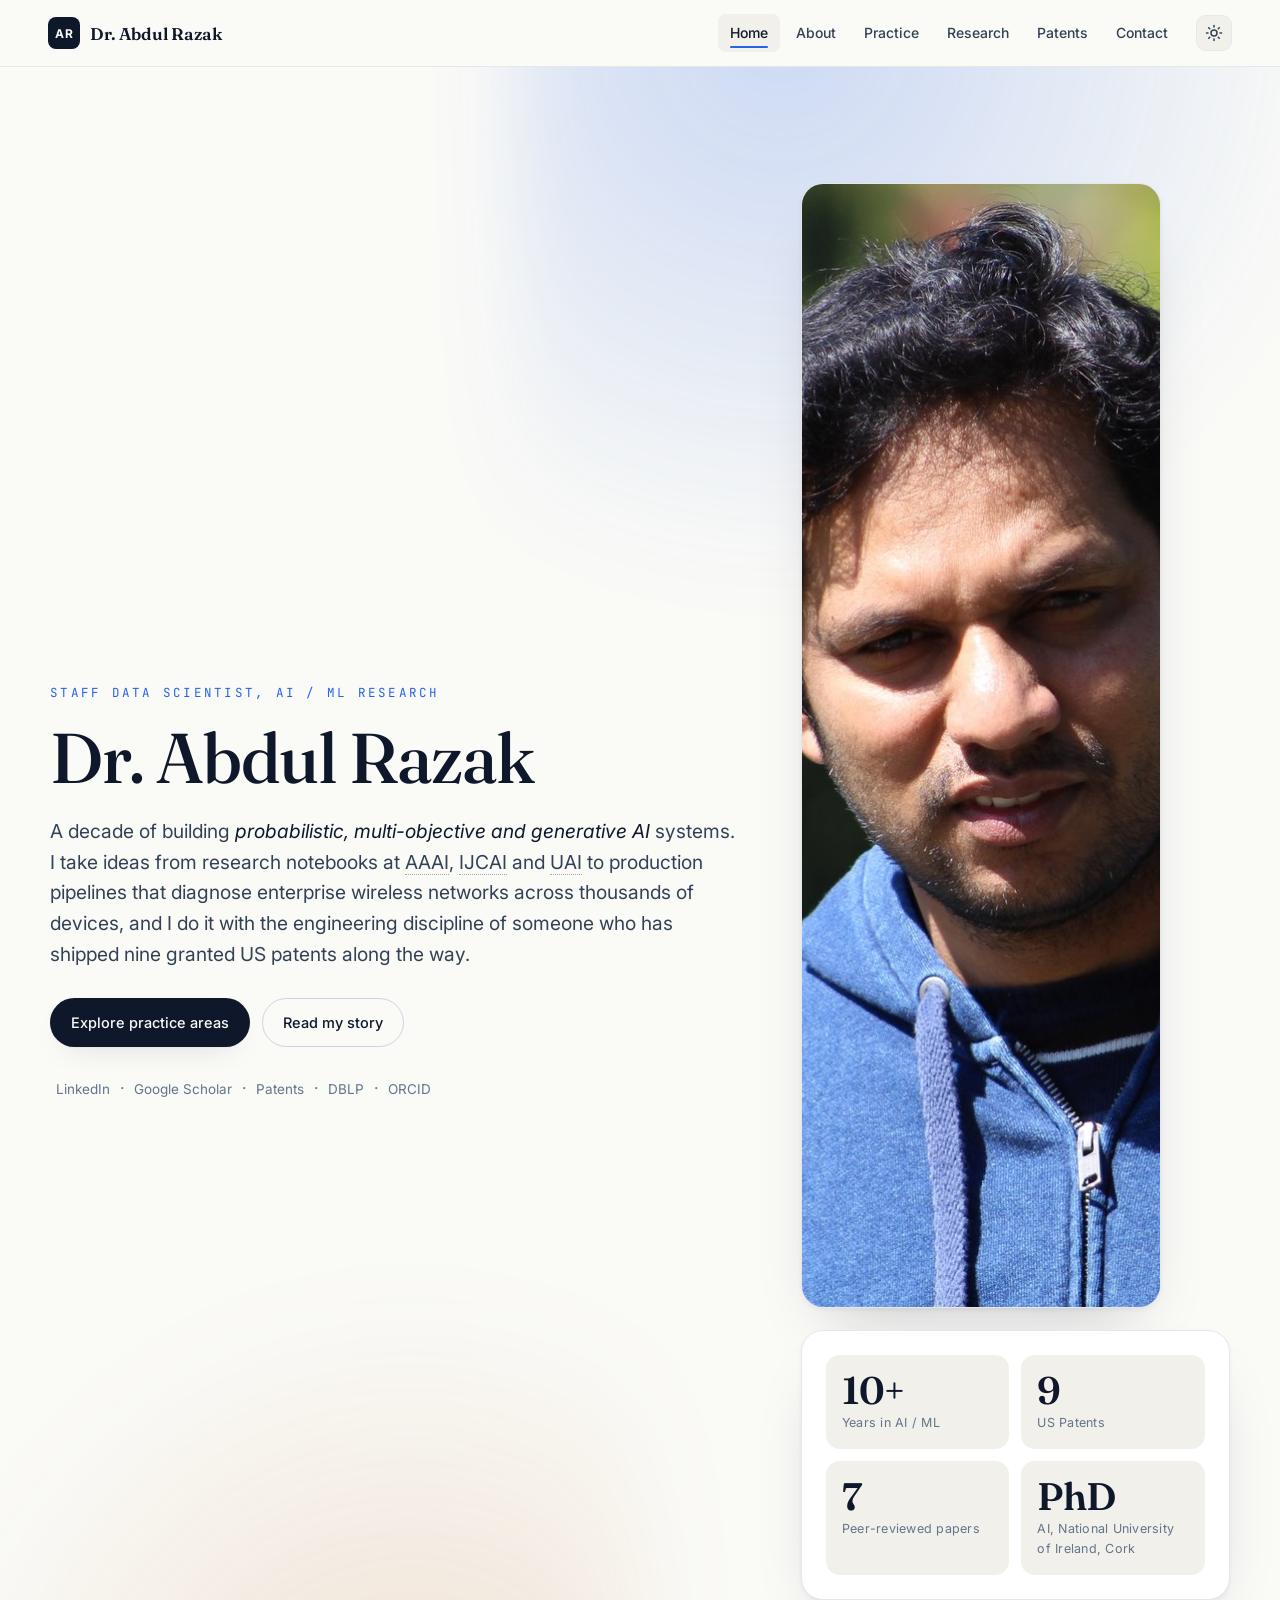
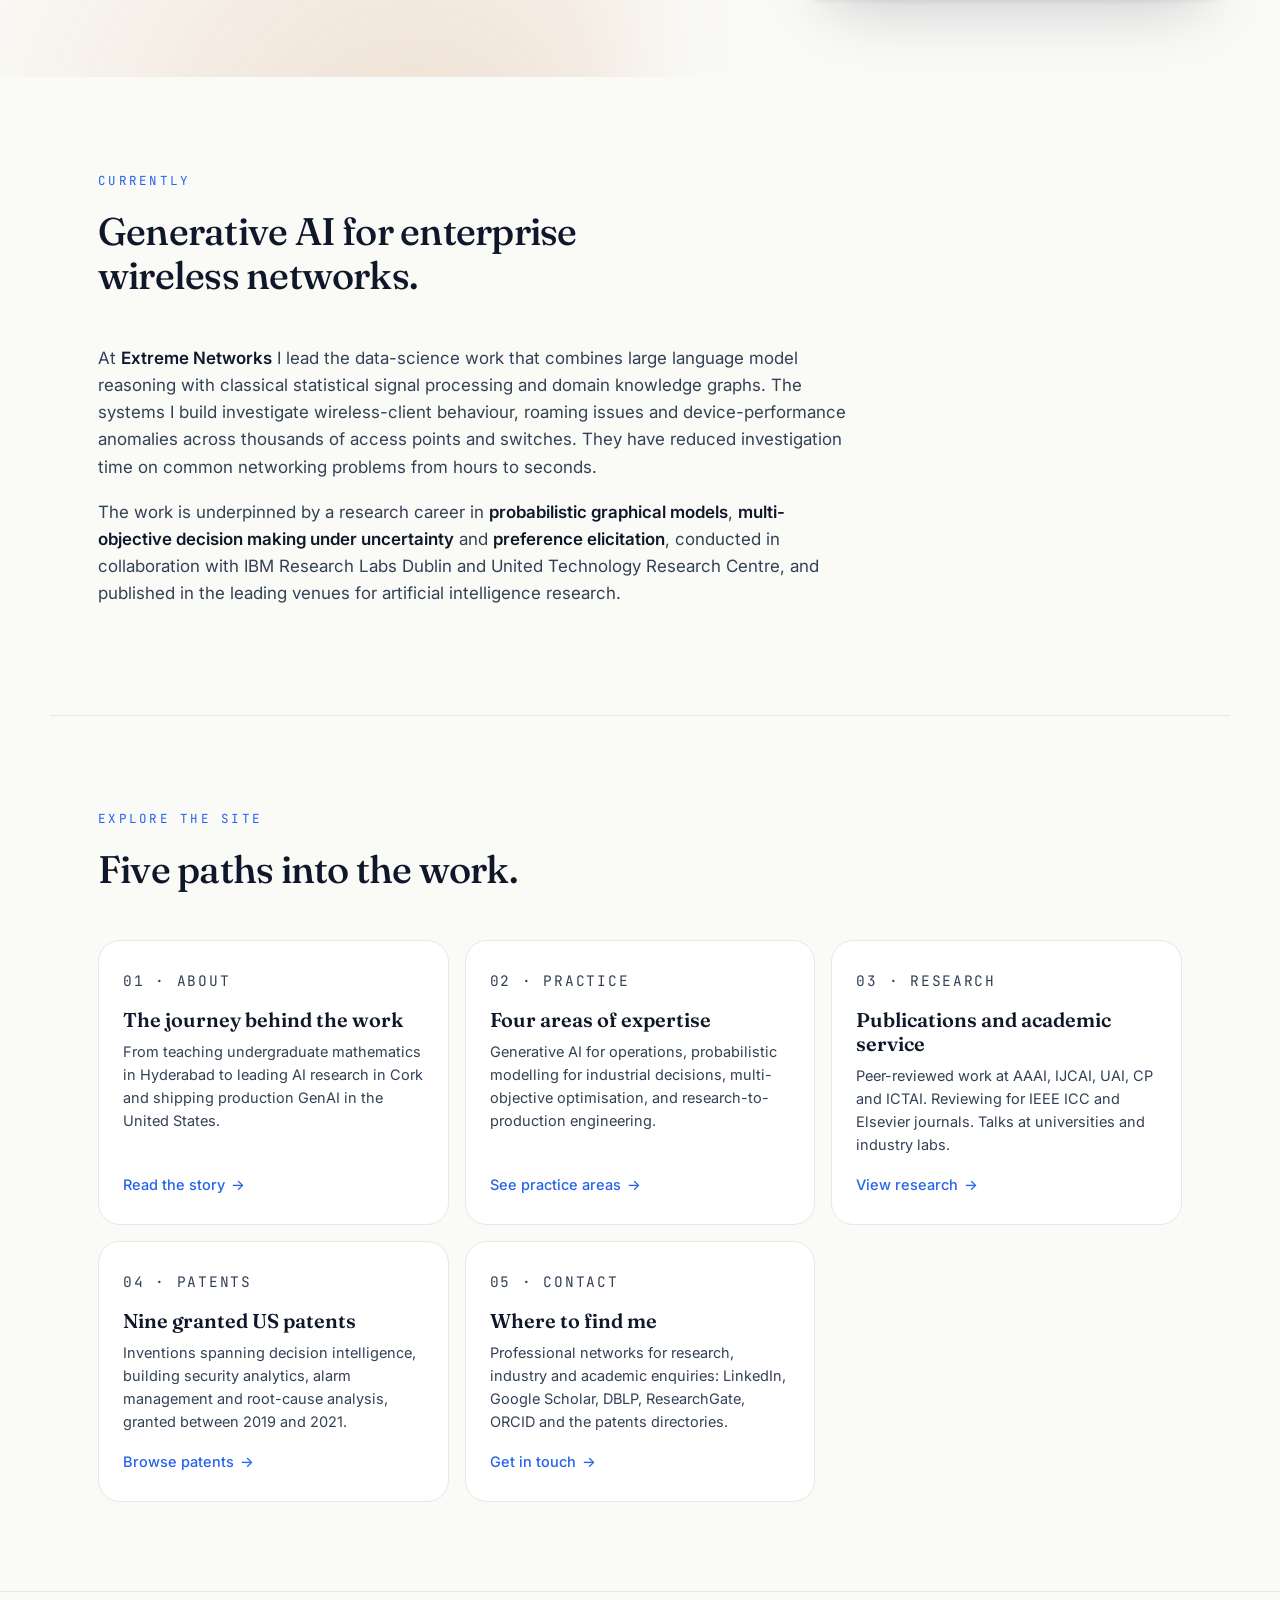
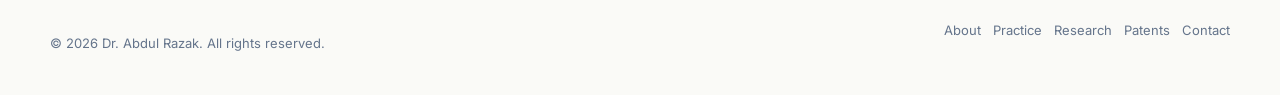
==== commit be12bd62: "Replace profile photo with a properly framed portrait - Crop a head-and-shoulders portrait (4:5) fro" ====
--- a/index.html
+++ b/index.html
@@ -72,7 +72,7 @@
         </div>
 
         <div class="hero-aside">
-          <img class="hero-portrait" src="assets/img/profile.jpg" width="1200" height="800" alt="Portrait of Dr. Abdul Razak" />
+          <img class="hero-portrait" src="assets/img/profile.jpg" width="900" height="1125" alt="Portrait of Dr. Abdul Razak" />
           <aside class="hero-stats" aria-label="Highlights">
             <div class="stat">
               <span class="stat-num">10+</span>
--- a/assets/css/style.css
+++ b/assets/css/style.css
@@ -289,13 +289,16 @@
 
 .hero-portrait {
   width: 100%;
-  height: auto;
+  max-width: 360px;
+  aspect-ratio: 4 / 5;
+  object-fit: cover;
+  object-position: center 22%;
   border-radius: var(--radius-lg);
   border: 1px solid var(--line);
   box-shadow: var(--shadow-lg);
 }
 @media (max-width: 880px) {
-  .hero-portrait { max-width: 420px; }
+  .hero-portrait { max-width: 320px; }
 }
 
 .hero-stats {
@@ -503,7 +506,9 @@
 .profile-photo {
   display: block;
   width: 100%;
-  height: auto;
+  aspect-ratio: 4 / 5;
+  object-fit: cover;
+  object-position: center 22%;
   border-radius: var(--radius);
   border: 1px solid var(--line);
   box-shadow: var(--shadow);
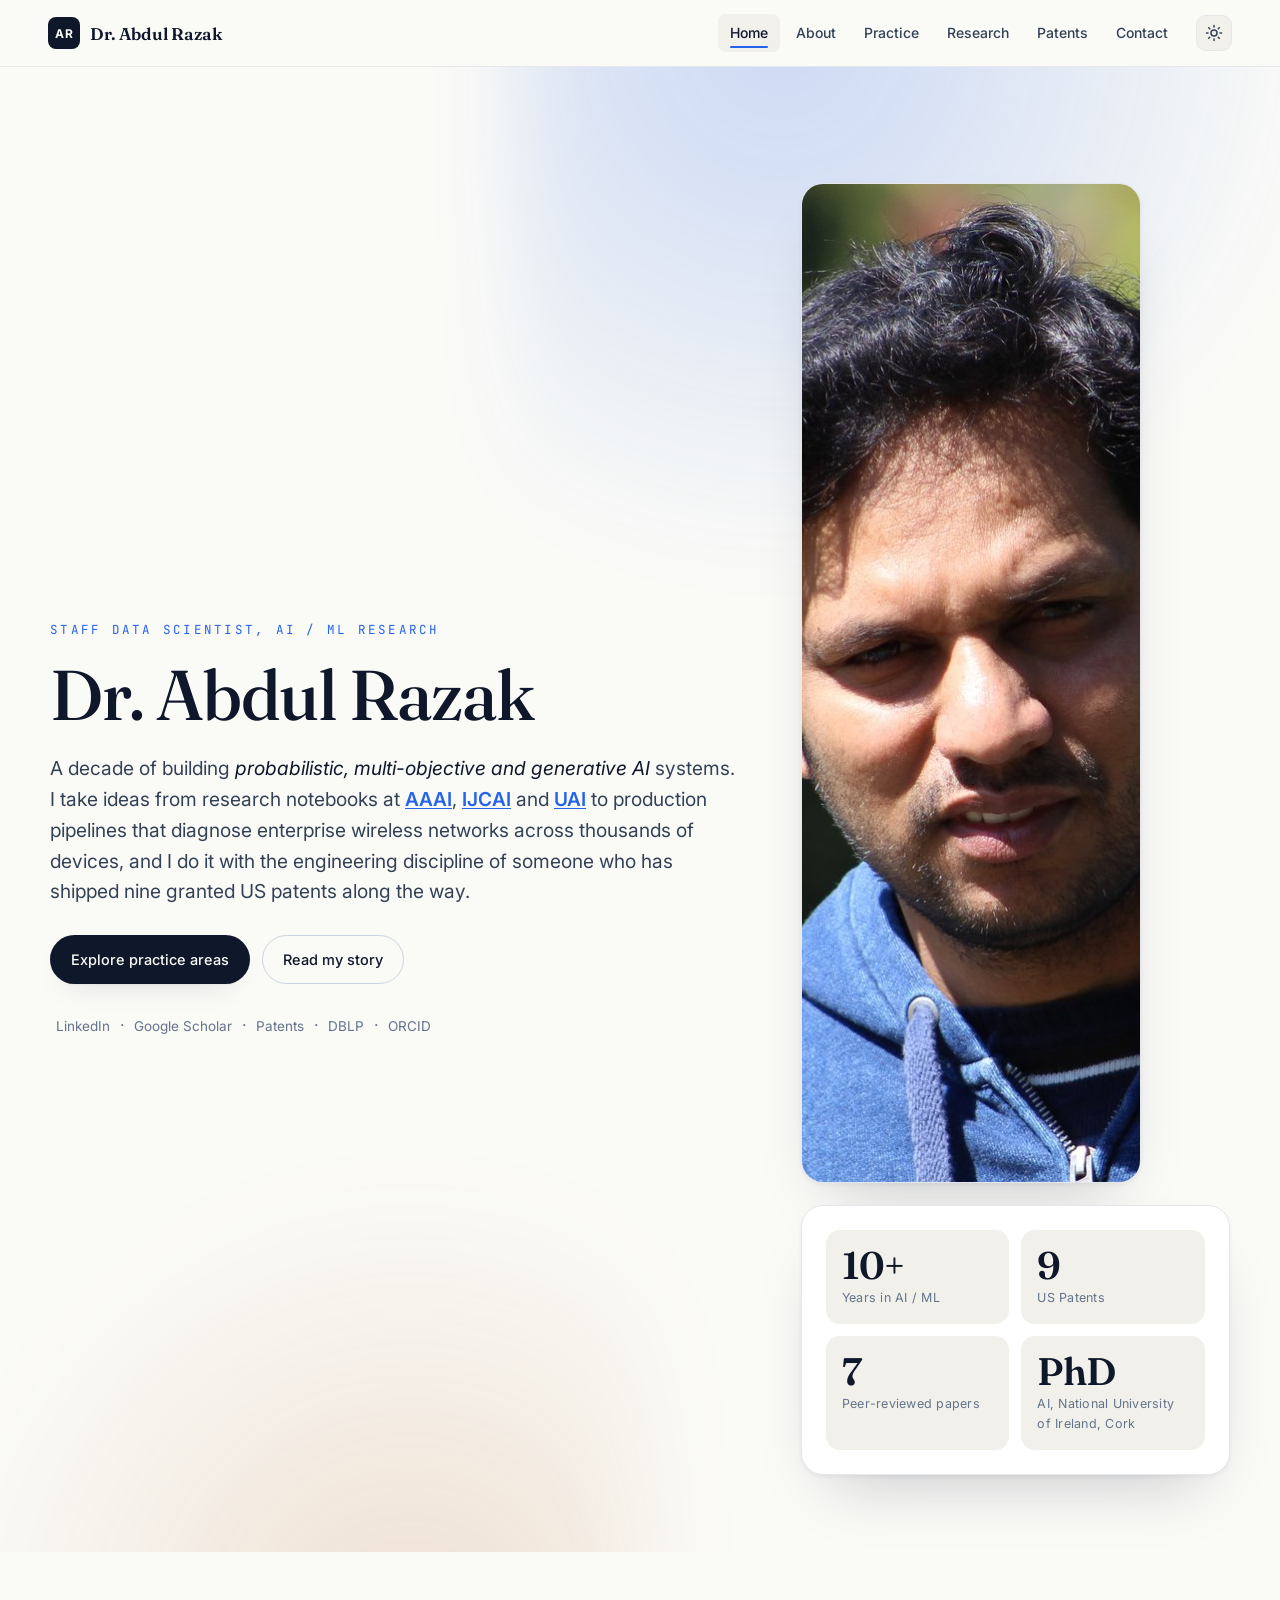
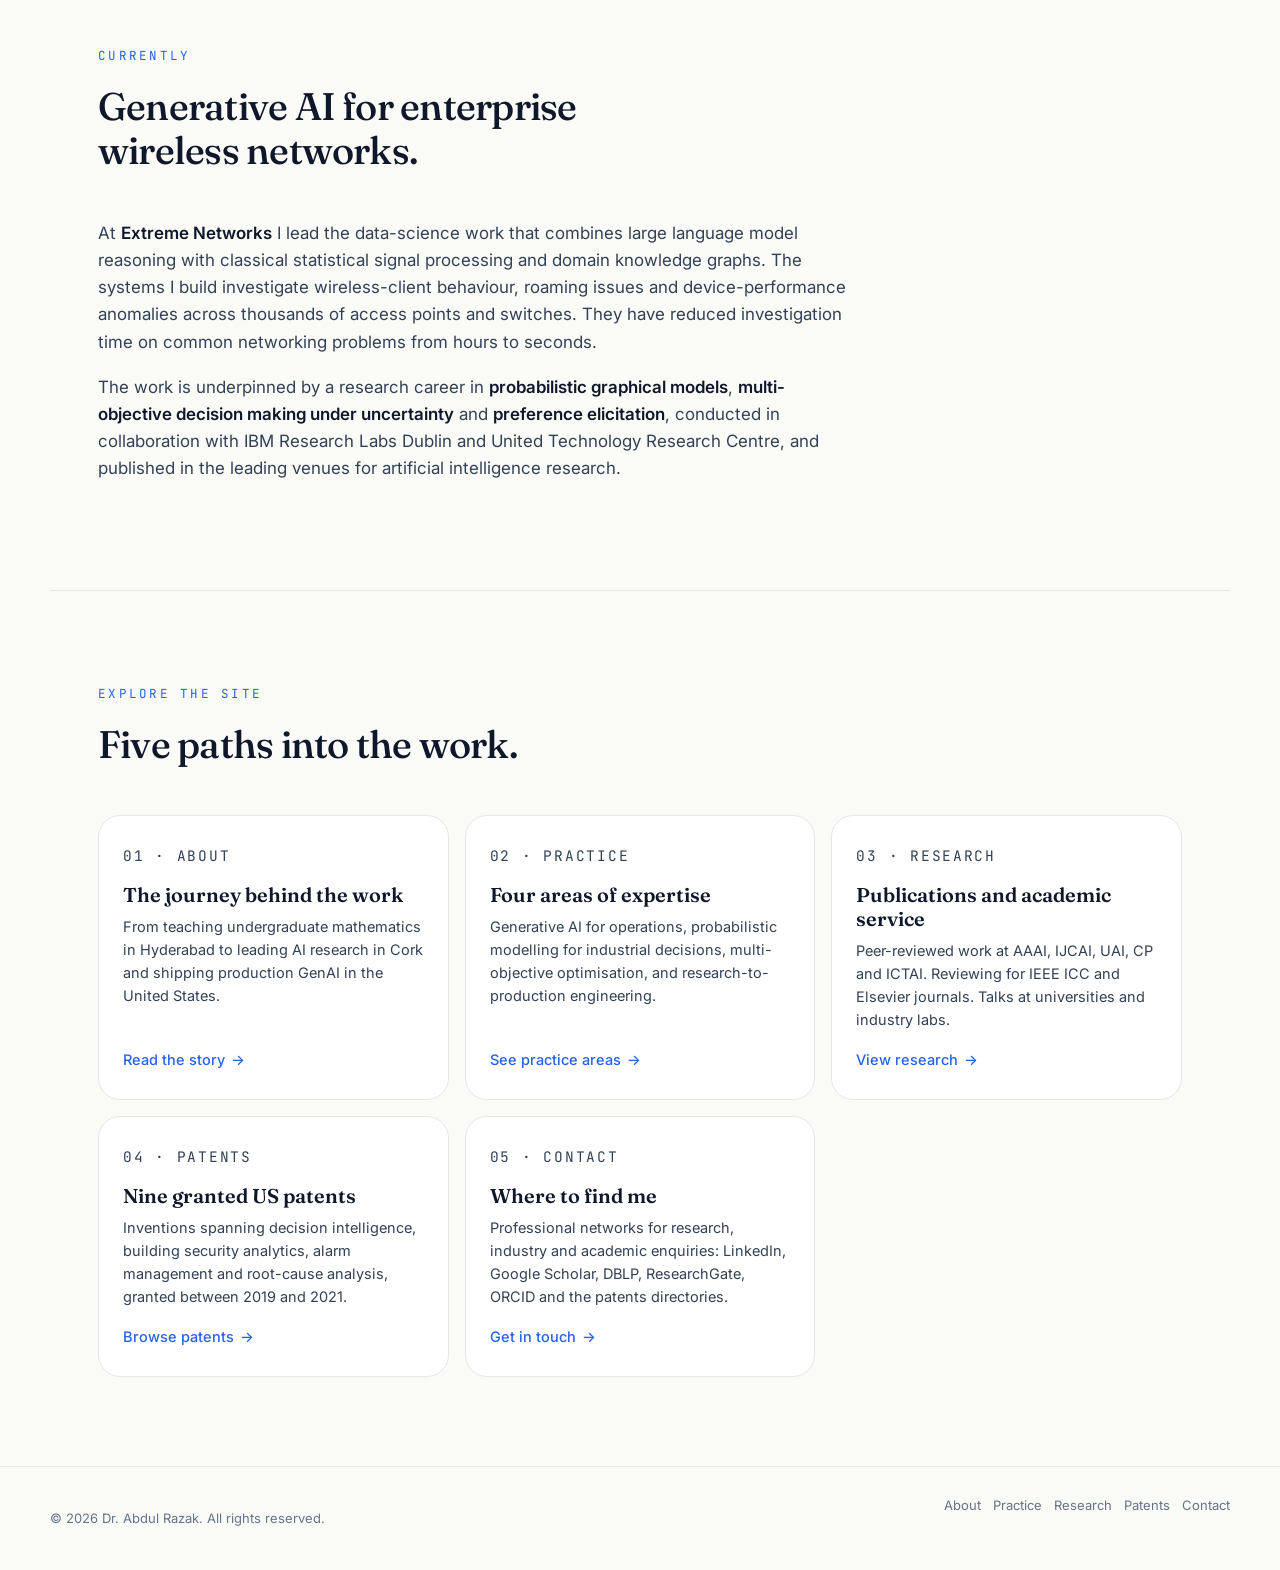
==== commit c7192600: "Make portrait squarer and colour clickable conference links blue - Recrop profile photo to a 1:1 squ" ====
--- a/index.html
+++ b/index.html
@@ -72,7 +72,7 @@
         </div>
 
         <div class="hero-aside">
-          <img class="hero-portrait" src="assets/img/profile.jpg" width="900" height="1125" alt="Portrait of Dr. Abdul Razak" />
+          <img class="hero-portrait" src="assets/img/profile.jpg" width="1000" height="1000" alt="Portrait of Dr. Abdul Razak" />
           <aside class="hero-stats" aria-label="Highlights">
             <div class="stat">
               <span class="stat-num">10+</span>
--- a/assets/css/style.css
+++ b/assets/css/style.css
@@ -60,17 +60,17 @@
 }
 a:hover { color: var(--accent-deep); text-decoration: underline; }
 
-/* Conference name links that blend into prose and headings */
+/* Conference name links: clearly coloured so they read as clickable */
 .conf-link {
-  color: inherit;
-  text-decoration: none;
-  border-bottom: 1px dotted color-mix(in oklab, currentColor 45%, transparent);
-  transition: color 160ms ease, border-color 160ms ease;
+  color: var(--accent);
+  font-weight: 600;
+  text-decoration: underline;
+  text-decoration-thickness: 1px;
+  text-underline-offset: 2px;
+  transition: color 160ms ease;
 }
 .conf-link:hover {
-  color: var(--accent);
-  text-decoration: none;
-  border-bottom-color: currentColor;
+  color: var(--accent-deep);
 }
 
 .skip-link {
@@ -289,16 +289,16 @@
 
 .hero-portrait {
   width: 100%;
-  max-width: 360px;
-  aspect-ratio: 4 / 5;
+  max-width: 340px;
+  aspect-ratio: 1 / 1;
   object-fit: cover;
-  object-position: center 22%;
+  object-position: center 18%;
   border-radius: var(--radius-lg);
   border: 1px solid var(--line);
   box-shadow: var(--shadow-lg);
 }
 @media (max-width: 880px) {
-  .hero-portrait { max-width: 320px; }
+  .hero-portrait { max-width: 300px; }
 }
 
 .hero-stats {
@@ -506,9 +506,9 @@
 .profile-photo {
   display: block;
   width: 100%;
-  aspect-ratio: 4 / 5;
+  aspect-ratio: 1 / 1;
   object-fit: cover;
-  object-position: center 22%;
+  object-position: center 18%;
   border-radius: var(--radius);
   border: 1px solid var(--line);
   box-shadow: var(--shadow);
@@ -583,13 +583,13 @@
   font-weight: 600;
 }
 .card-venue a {
-  color: inherit;
-  text-decoration: none;
-  border-bottom: 1px dotted currentColor;
+  color: var(--accent);
+  text-decoration: underline;
+  text-decoration-thickness: 1px;
+  text-underline-offset: 2px;
 }
 .card-venue a:hover {
-  color: var(--accent);
-  border-bottom-style: solid;
+  color: var(--accent-deep);
 }
 .card h3 {
   font-family: var(--serif);
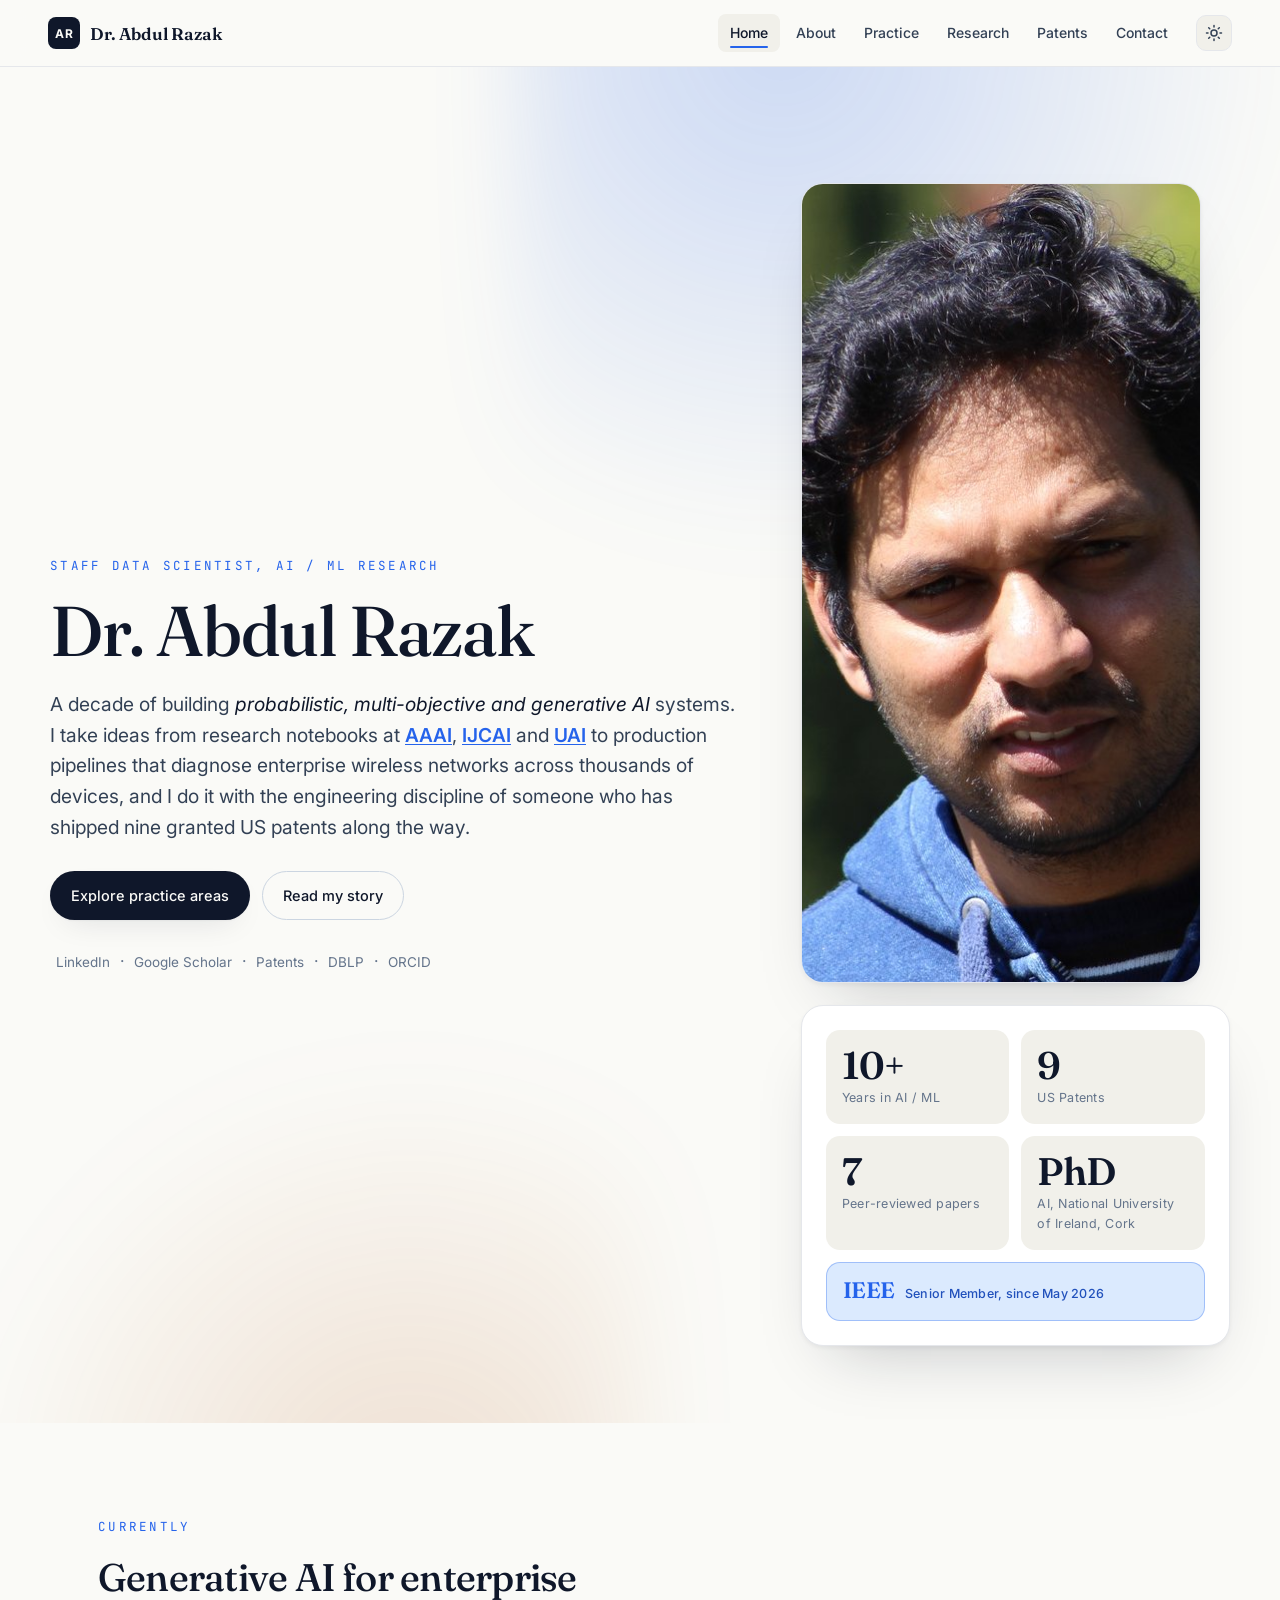
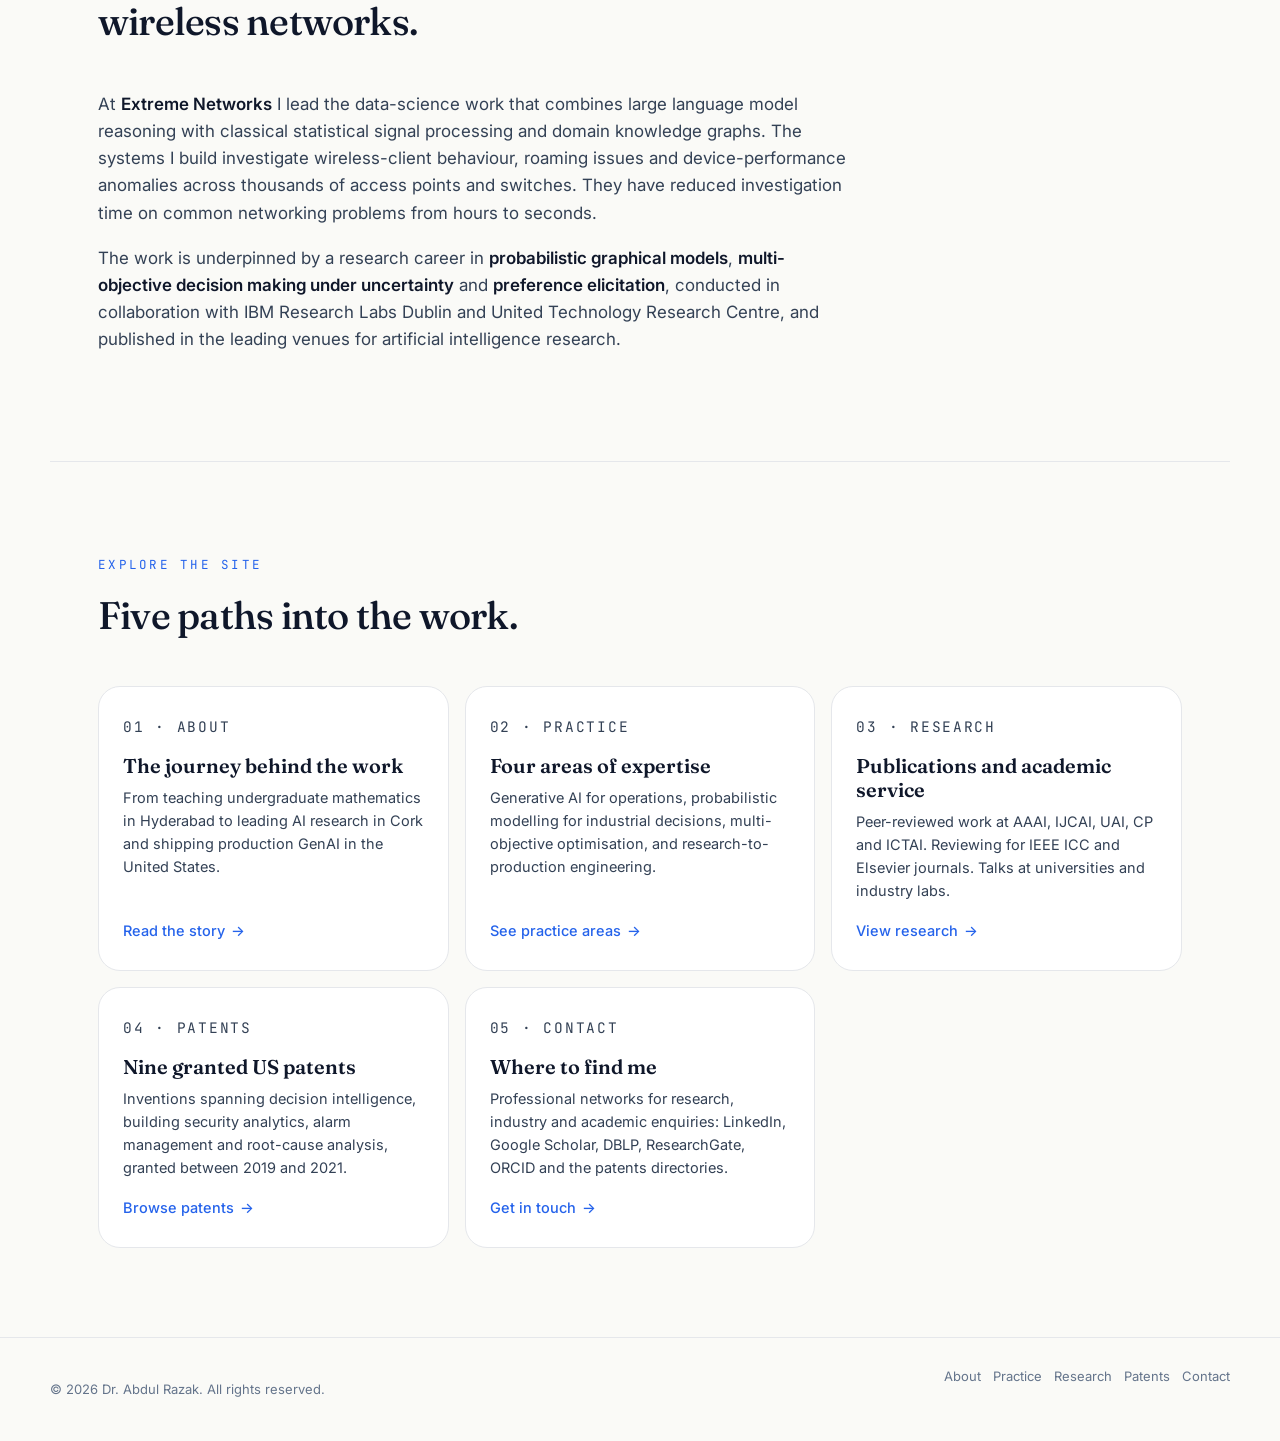
==== commit 377c044d: "Add IEEE Senior Member highlight and rebalance profile photo to 5:4 - Highlight IEEE Senior Member (" ====
--- a/index.html
+++ b/index.html
@@ -4,7 +4,7 @@
   <meta charset="utf-8" />
   <meta name="viewport" content="width=device-width, initial-scale=1" />
   <title>Dr. Abdul Razak, Staff Data Scientist in AI and Machine Learning Research</title>
-  <meta name="description" content="Staff Data Scientist with a decade of AI and machine learning research. PhD in Computer Science (AI) from the National University of Ireland, Cork. Nine granted US patents and peer-reviewed work at AAAI, IJCAI, UAI, CP and ICTAI." />
+  <meta name="description" content="Staff Data Scientist and IEEE Senior Member with a decade of AI and machine learning research. PhD in Computer Science (AI) from the National University of Ireland, Cork. Nine granted US patents and peer-reviewed work at AAAI, IJCAI, UAI, CP and ICTAI." />
   <meta name="author" content="Dr. Abdul Razak" />
 
   <meta property="og:type" content="profile" />
@@ -72,7 +72,7 @@
         </div>
 
         <div class="hero-aside">
-          <img class="hero-portrait" src="assets/img/profile.jpg" width="1000" height="1000" alt="Portrait of Dr. Abdul Razak" />
+          <img class="hero-portrait" src="assets/img/profile.jpg" width="1000" height="800" alt="Portrait of Dr. Abdul Razak" />
           <aside class="hero-stats" aria-label="Highlights">
             <div class="stat">
               <span class="stat-num">10+</span>
@@ -89,6 +89,10 @@
             <div class="stat">
               <span class="stat-num">PhD</span>
               <span class="stat-label">AI, National University of Ireland, Cork</span>
+            </div>
+            <div class="stat stat-ieee">
+              <span class="stat-num">IEEE</span>
+              <span class="stat-label">Senior Member, since May 2026</span>
             </div>
           </aside>
         </div>
--- a/assets/css/style.css
+++ b/assets/css/style.css
@@ -289,16 +289,16 @@
 
 .hero-portrait {
   width: 100%;
-  max-width: 340px;
-  aspect-ratio: 1 / 1;
+  max-width: 400px;
+  aspect-ratio: 5 / 4;
   object-fit: cover;
-  object-position: center 18%;
+  object-position: center 20%;
   border-radius: var(--radius-lg);
   border: 1px solid var(--line);
   box-shadow: var(--shadow-lg);
 }
 @media (max-width: 880px) {
-  .hero-portrait { max-width: 300px; }
+  .hero-portrait { max-width: 360px; }
 }
 
 .hero-stats {
@@ -330,6 +330,23 @@
   font-size: 12.5px;
   color: var(--ink-mute);
   letter-spacing: 0.02em;
+}
+
+.stat-ieee {
+  grid-column: 1 / -1;
+  flex-direction: row;
+  align-items: baseline;
+  gap: 10px;
+  background: var(--accent-soft);
+  border: 1px solid color-mix(in oklab, var(--accent) 32%, transparent);
+}
+.stat-ieee .stat-num {
+  font-size: 1.4rem;
+  color: var(--accent);
+}
+.stat-ieee .stat-label {
+  color: color-mix(in oklab, var(--accent) 78%, var(--ink));
+  font-weight: 500;
 }
 
 /* ---------- Inner-page hero (used on every page except Home) ---------- */
@@ -506,9 +523,9 @@
 .profile-photo {
   display: block;
   width: 100%;
-  aspect-ratio: 1 / 1;
+  aspect-ratio: 5 / 4;
   object-fit: cover;
-  object-position: center 18%;
+  object-position: center 20%;
   border-radius: var(--radius);
   border: 1px solid var(--line);
   box-shadow: var(--shadow);
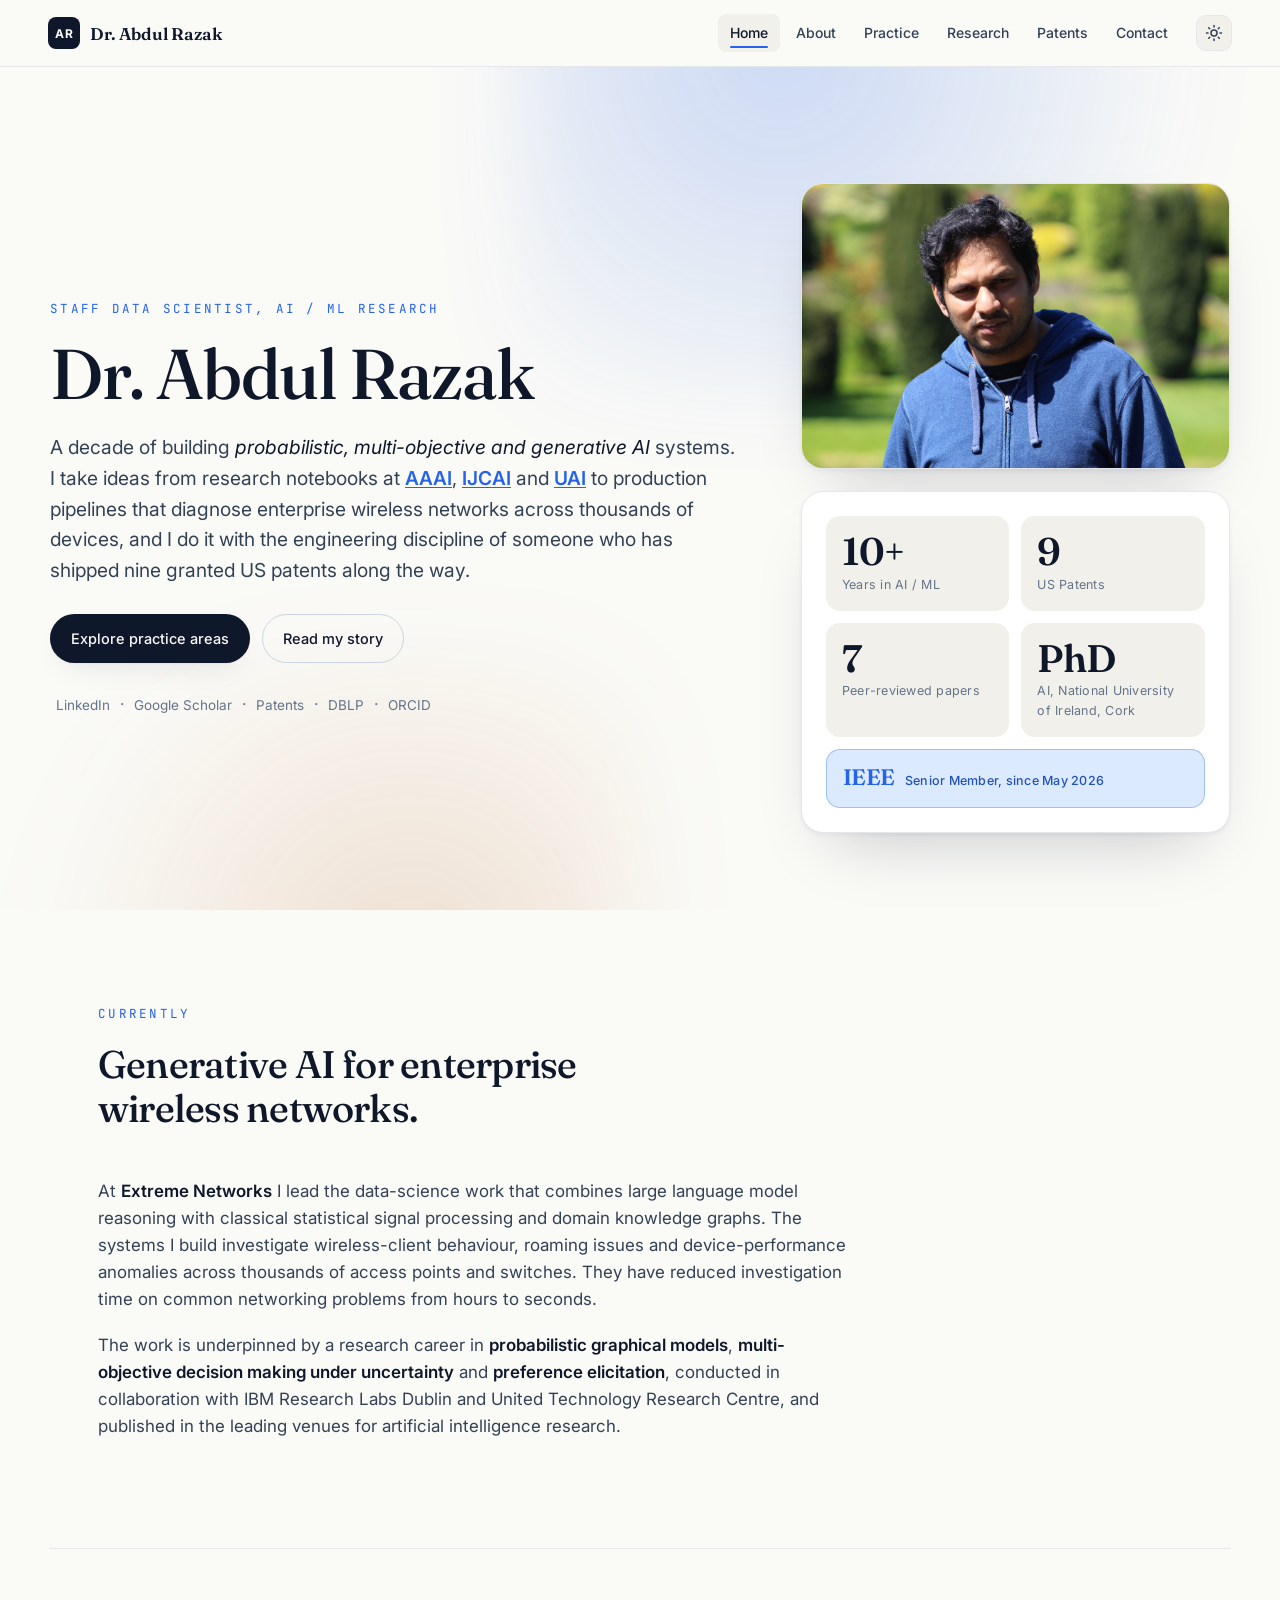
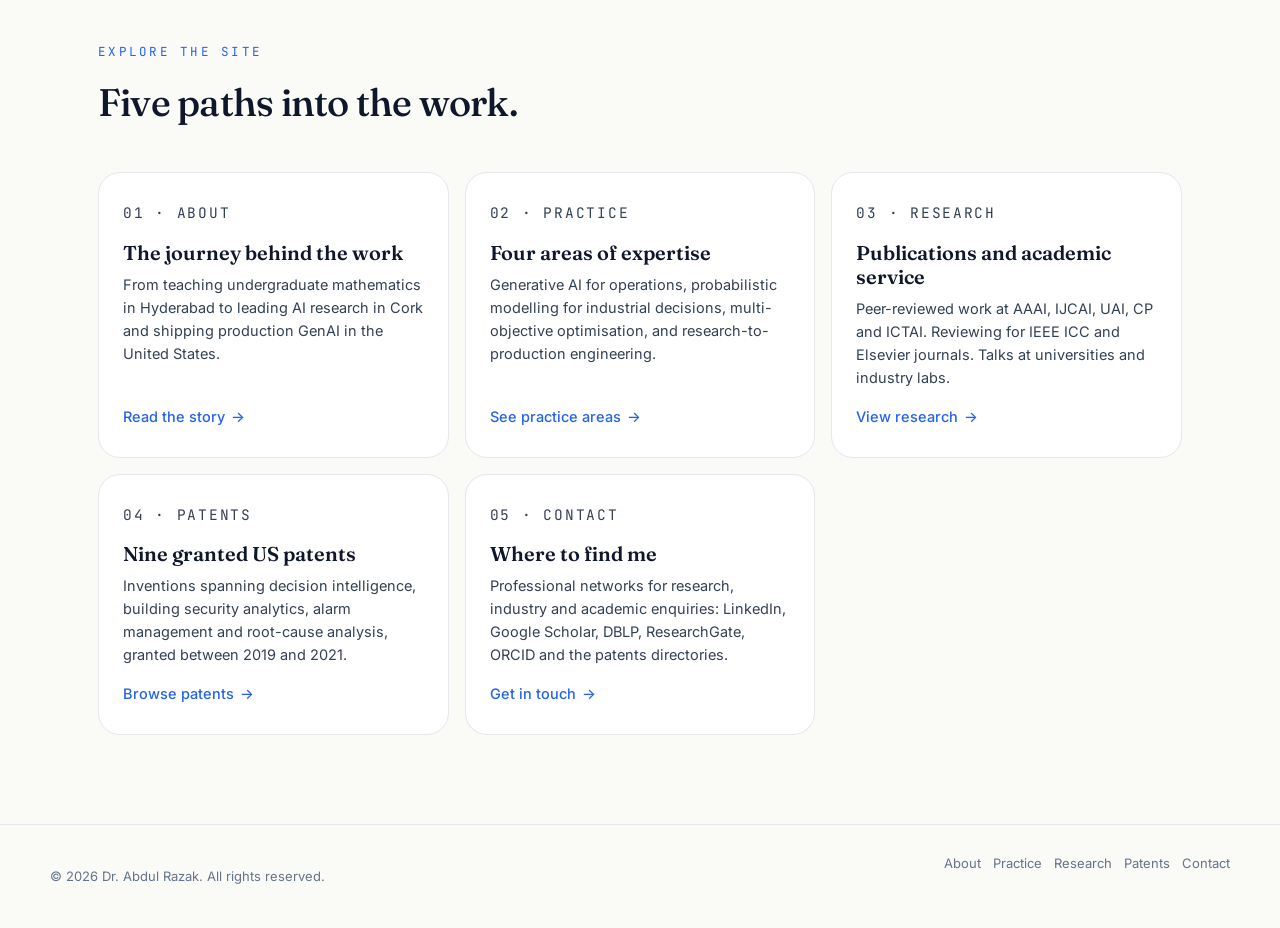
==== commit 0a5ba99a: "Show full uncropped photo and align it with the hero stats panel - Use the complete 3:2 frame (no le" ====
--- a/index.html
+++ b/index.html
@@ -72,7 +72,7 @@
         </div>
 
         <div class="hero-aside">
-          <img class="hero-portrait" src="assets/img/profile.jpg" width="1000" height="800" alt="Portrait of Dr. Abdul Razak" />
+          <img class="hero-portrait" src="assets/img/profile.jpg" width="1200" height="800" alt="Portrait of Dr. Abdul Razak" />
           <aside class="hero-stats" aria-label="Highlights">
             <div class="stat">
               <span class="stat-num">10+</span>
--- a/assets/css/style.css
+++ b/assets/css/style.css
@@ -288,17 +288,12 @@
 }
 
 .hero-portrait {
+  display: block;
   width: 100%;
-  max-width: 400px;
-  aspect-ratio: 5 / 4;
-  object-fit: cover;
-  object-position: center 20%;
+  height: auto;
   border-radius: var(--radius-lg);
   border: 1px solid var(--line);
   box-shadow: var(--shadow-lg);
-}
-@media (max-width: 880px) {
-  .hero-portrait { max-width: 360px; }
 }
 
 .hero-stats {
@@ -523,9 +518,7 @@
 .profile-photo {
   display: block;
   width: 100%;
-  aspect-ratio: 5 / 4;
-  object-fit: cover;
-  object-position: center 20%;
+  height: auto;
   border-radius: var(--radius);
   border: 1px solid var(--line);
   box-shadow: var(--shadow);
